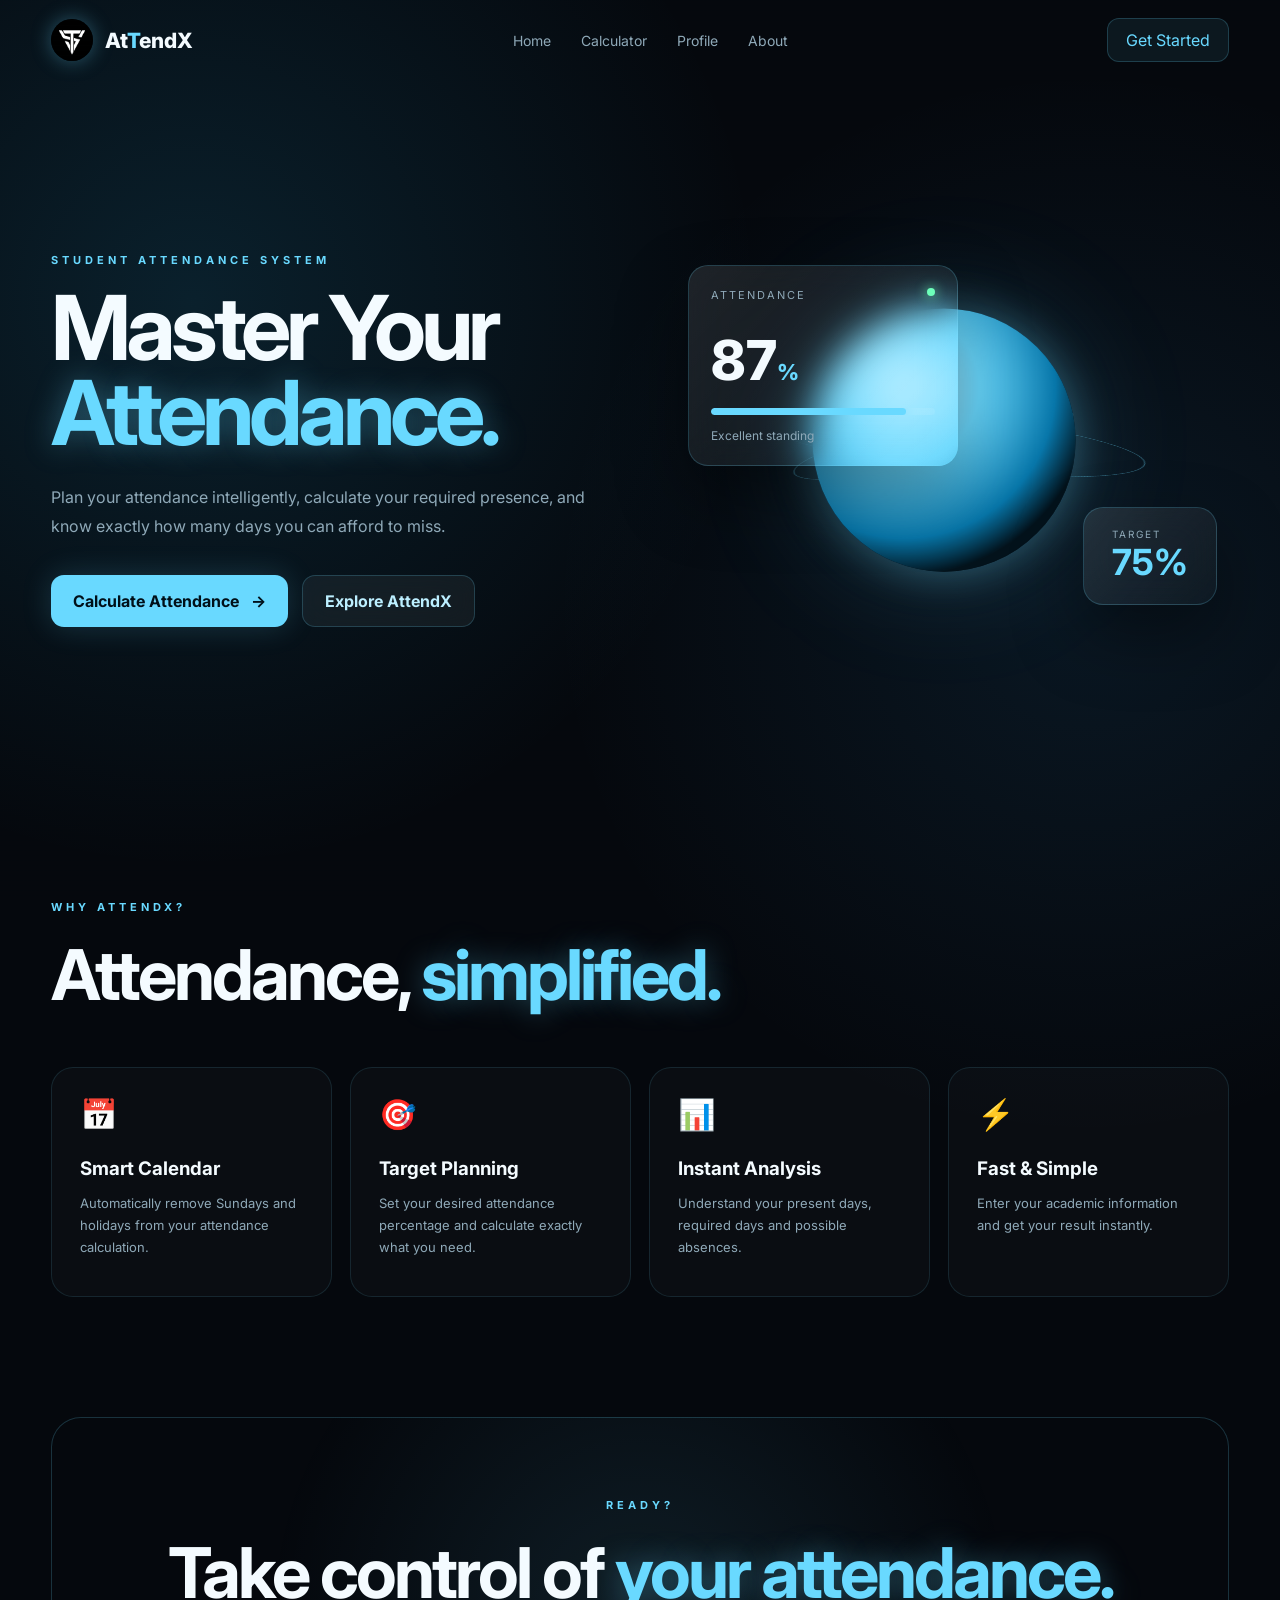
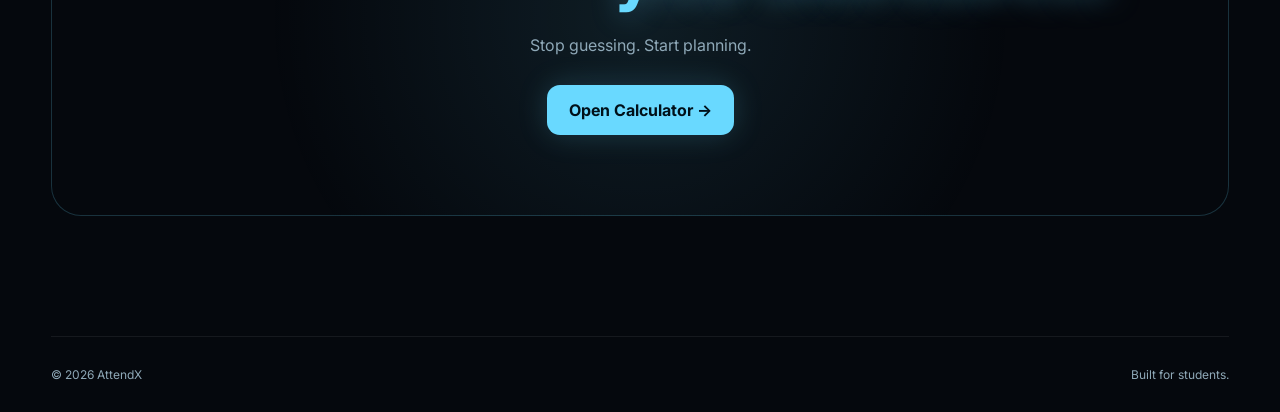
==== index.html @ 1e36bd7a "Update index.html" ====
<!DOCTYPE html>
<html lang="en">
<head>
    <meta charset="UTF-8">
    <meta name="viewport" content="width=device-width, initial-scale=1.0">

    <title>AttendX | Master Your Attendance</title>

    <link rel="icon" type="image/png" href="assets/logo.png">
    <link rel="stylesheet" href="css/style.css">

    <meta name="description"
          content="AttendX - Smart attendance planning for students.">
</head>

<body class="home-page">

    <div id="particles"></div>

    <header class="navbar">

        <a href="index.html" class="brand">

<img src="assets/logo.png">

<span>
At<span>T</span>endX
</span>

</a>



        <nav>
            <a href="index.html">Home</a>
            <a href="calculator.html">Calculator</a>
            <a href="profile.html">Profile</a>
            <a href="about.html">About</a>
        </nav>

        <a href="login.html" class="nav-button">
            Get Started
        </a>

    </header>


    <main>

        <section class="hero">

            <div class="hero-content">

                <p class="eyebrow">
                    STUDENT ATTENDANCE SYSTEM
                </p>

                <h1>
                    Master Your
                    <span>Attendance.</span>
                </h1>

                <p class="hero-text">
                    Plan your attendance intelligently, calculate
                    your required presence, and know exactly how
                    many days you can afford to miss.
                </p>

                <div class="hero-buttons">

                    <a href="calculator.html" class="primary-btn">
                        Calculate Attendance
                        <span>→</span>
                    </a>

                    <a href="about.html" class="secondary-btn">
                        Explore AttendX
                    </a>

                </div>

            </div>


            <div class="hero-visual">

                <div class="energy-ring ring-one"></div>
                <div class="energy-ring ring-two"></div>

                <div class="floating-card attendance-card">

                    <div class="card-top">
                        <span>ATTENDANCE</span>
                        <span class="status-dot"></span>
                    </div>

                    <div class="percentage">
                        87<span>%</span>
                    </div>

                    <div class="progress">
                        <div style="width:87%"></div>
                    </div>

                    <p>Excellent standing</p>

                </div>

                <div class="floating-card target-card">

                    <span>TARGET</span>
                    <strong>75%</strong>

                </div>

                <div class="orb"></div>

            </div>

        </section>


        <section class="features">

            <div class="section-heading">

                <p class="eyebrow">WHY ATTENDX?</p>

                <h2>
                    Attendance,
                    <span>simplified.</span>
                </h2>

            </div>


            <div class="feature-grid">

                <div class="feature-card">

                    <div class="feature-icon">📅</div>

                    <h3>Smart Calendar</h3>

                    <p>
                        Automatically remove Sundays and
                        holidays from your attendance calculation.
                    </p>

                </div>


                <div class="feature-card">

                    <div class="feature-icon">🎯</div>

                    <h3>Target Planning</h3>

                    <p>
                        Set your desired attendance percentage
                        and calculate exactly what you need.
                    </p>

                </div>


                <div class="feature-card">

                    <div class="feature-icon">📊</div>

                    <h3>Instant Analysis</h3>

                    <p>
                        Understand your present days,
                        required days and possible absences.
                    </p>

                </div>


                <div class="feature-card">

                    <div class="feature-icon">⚡</div>

                    <h3>Fast & Simple</h3>

                    <p>
                        Enter your academic information and
                        get your result instantly.
                    </p>

                </div>

            </div>

        </section>


        <section class="cta-section">

            <div>

                <p class="eyebrow">READY?</p>

                <h2>
                    Take control of
                    <span>your attendance.</span>
                </h2>

                <p>
                    Stop guessing. Start planning.
                </p>

                <a href="calculator.html" class="primary-btn">
                    Open Calculator →
                </a>

            </div>

        </section>

    </main>


    <footer>

        <div>
            © 2026 AttendX
        </div>

        <div>
            Built for students.
        </div>

    </footer>


    <script src="js/app.js"></script>

</body>
</html>
---- css/style.css ----
@import url('https://fonts.googleapis.com/css2?family=Inter:wght@400;500;600;700;800&display=swap');


:root {

    --black: #05080d;
    --black-2: #09121d;

    --sky: #69d9ff;
    --sky-light: #bcefff;
    --blue: #168dcc;

    --white: #f4fbff;
    --muted: #8fa9b8;

    --glass: rgba(255,255,255,0.055);
    --border: rgba(105,217,255,0.20);

}


* {
    margin: 0;
    padding: 0;
    box-sizing: border-box;
}


html {
    scroll-behavior: smooth;
}


body {

    font-family: 'Inter', sans-serif;

    background:
        radial-gradient(circle at 15% 15%, rgba(41,180,235,.14), transparent 28%),
        radial-gradient(circle at 85% 30%, rgba(55,160,230,.10), transparent 30%),
        var(--black);

    color: var(--white);

    min-height: 100vh;

    overflow-x: hidden;

}


body::before {

    content: "";

    position: fixed;

    inset: 0;

    pointer-events: none;

    background:
        linear-gradient(
            rgba(105,217,255,.02) 1px,
            transparent 1px
        );

    background-size: 100% 5px;

    z-index: 100;

    opacity: .25;

}


a {
    color: inherit;
    text-decoration: none;
}


/* PARTICLES */

#particles {

    position: fixed;

    inset: 0;

    pointer-events: none;

    overflow: hidden;

    z-index: 0;

}


.particle {

    position: absolute;

    width: 3px;
    height: 3px;

    background: var(--sky);

    border-radius: 50%;

    box-shadow: 0 0 12px var(--sky);

    animation: floatParticle linear infinite;

}


@keyframes floatParticle {

    from {
        transform: translateY(110vh);
        opacity: 0;
    }

    20% {
        opacity: .8;
    }

    80% {
        opacity: .7;
    }

    to {
        transform: translateY(-20vh);
        opacity: 0;
    }

}


/* NAVBAR */

.navbar {

    position: relative;

    z-index: 20;

    width: min(1200px, 92%);

    margin: auto;

    height: 80px;

    display: flex;

    align-items: center;

    justify-content: space-between;

}


.brand {

    display: flex;

    align-items: center;

    gap: 12px;

    font-weight: 800;

    font-size: 21px;

}


.brand img {

    width: 42px;
    height: 42px;

    border-radius: 50%;

    object-fit: cover;

    box-shadow:
        0 0 20px rgba(105,217,255,.35);

}


.brand span span {
    color: var(--sky);
}


.navbar nav {

    display: flex;

    gap: 30px;

}


.navbar nav a {

    color: var(--muted);

    font-size: 14px;

    transition: .3s;

}


.navbar nav a:hover {

    color: var(--sky);

    text-shadow:
        0 0 12px rgba(105,217,255,.5);

}


.nav-button {

    border: 1px solid var(--border);

    padding: 11px 18px;

    border-radius: 12px;

    background: rgba(105,217,255,.08);

    color: var(--sky);

    transition: .3s;

}


.nav-button:hover {

    background: var(--sky);

    color: var(--black);

    transform: translateY(-2px);

}


/* HERO */

.hero {

    position: relative;

    z-index: 2;

    width: min(1200px, 92%);

    min-height: 720px;

    margin: auto;

    display: grid;

    grid-template-columns: 1fr 1fr;

    align-items: center;

    gap: 40px;

}


.eyebrow {

    color: var(--sky);

    letter-spacing: 4px;

    font-size: 11px;

    font-weight: 700;

    margin-bottom: 18px;

}


.hero h1 {

    font-size: clamp(50px, 7vw, 92px);

    line-height: .95;

    letter-spacing: -5px;

    max-width: 720px;

}


.hero h1 span,
h2 span {

    color: var(--sky);

    text-shadow:
        0 0 30px rgba(105,217,255,.35);

}


.hero-text {

    margin-top: 28px;

    max-width: 580px;

    line-height: 1.8;

    color: var(--muted);

    font-size: 16px;

}


.hero-buttons {

    display: flex;

    gap: 14px;

    margin-top: 35px;

    flex-wrap: wrap;

}


.primary-btn,
.secondary-btn {

    display: inline-flex;

    align-items: center;

    gap: 12px;

    padding: 15px 22px;

    border-radius: 13px;

    font-weight: 700;

    transition: .3s;

}


.primary-btn {

    color: #001019;

    background: var(--sky);

    box-shadow:
        0 0 30px rgba(105,217,255,.18);

}


.primary-btn:hover {

    transform: translateY(-4px) scale(1.02);

    box-shadow:
        0 10px 35px rgba(105,217,255,.28);

}


.secondary-btn {

    border: 1px solid var(--border);

    color: var(--sky-light);

    background: var(--glass);

    backdrop-filter: blur(15px);

}


.secondary-btn:hover {

    transform: translateY(-4px);

    border-color: var(--sky);

}


/* HERO VISUAL */

.hero-visual {

    position: relative;

    height: 550px;

    perspective: 1000px;

}


.orb {

    position: absolute;

    width: 250px;
    height: 250px;

    border-radius: 50%;

    top: 50%;
    left: 50%;

    transform:
        translate(-50%, -50%)
        translateZ(50px);

    background:
        radial-gradient(
            circle at 35% 30%,
            var(--sky-light),
            var(--sky) 30%,
            #0877aa 60%,
            #03121b 75%
        );

    box-shadow:

        0 0 40px rgba(105,217,255,.35),
        0 0 120px rgba(105,217,255,.18);

    animation: orbFloat 5s ease-in-out infinite;

}


@keyframes orbFloat {

    0%,100% {
        transform:
            translate(-50%, -50%)
            rotateX(0deg)
            translateY(0);
    }

    50% {
        transform:
            translate(-50%, -50%)
            rotateX(15deg)
            translateY(-20px);
    }

}


.energy-ring {

    position: absolute;

    top: 50%;
    left: 50%;

    border: 1px solid rgba(105,217,255,.4);

    border-radius: 50%;

    transform-style: preserve-3d;

}


.ring-one {

    width: 400px;
    height: 150px;

    transform:
        translate(-50%, -50%)
        rotateX(70deg)
        rotateZ(20deg);

    animation: ringSpin 8s linear infinite;

}


.ring-two {

    width: 330px;
    height: 110px;

    transform:
        translate(-50%, -50%)
        rotateX(70deg)
        rotateZ(-35deg);

    animation: ringSpinReverse 6s linear infinite;

}


@keyframes ringSpin {

    to {
        transform:
            translate(-50%, -50%)
            rotateX(70deg)
            rotateZ(380deg);
    }

}


@keyframes ringSpinReverse {

    to {
        transform:
            translate(-50%, -50%)
            rotateX(70deg)
            rotateZ(-395deg);
    }

}


/* FLOATING CARDS */

.floating-card {

    position: absolute;

    z-index: 5;

    background:
        linear-gradient(
            135deg,
            rgba(255,255,255,.10),
            rgba(255,255,255,.025)
        );

    border: 1px solid var(--border);

    backdrop-filter: blur(18px);

    border-radius: 20px;

    box-shadow:
        0 30px 70px rgba(0,0,0,.4);

}


.attendance-card {

    width: 270px;

    padding: 22px;

    top: 100px;
    left: 5%;

    animation: cardFloat 5s ease-in-out infinite;

}


.target-card {

    right: 2%;
    bottom: 110px;

    padding: 20px 28px;

    animation: cardFloat 4s ease-in-out infinite reverse;

}


@keyframes cardFloat {

    0%,100% {
        transform: translateY(0) rotateY(-5deg);
    }

    50% {
        transform: translateY(-18px) rotateY(5deg);
    }

}


.card-top {

    display: flex;

    justify-content: space-between;

    color: var(--muted);

    font-size: 11px;

    letter-spacing: 2px;

}


.status-dot {

    width: 8px;
    height: 8px;

    background: #6dffba;

    border-radius: 50%;

    box-shadow:
        0 0 12px #6dffba;

}


.percentage {

    margin: 25px 0 15px;

    font-size: 55px;

    font-weight: 800;

}


.percentage span {

    font-size: 22px;

    color: var(--sky);

}


.progress {

    height: 7px;

    background: rgba(255,255,255,.08);

    border-radius: 20px;

    overflow: hidden;

}


.progress div {

    height: 100%;

    background: var(--sky);

    box-shadow:
        0 0 15px var(--sky);

    border-radius: inherit;

}


.attendance-card p {

    margin-top: 13px;

    color: var(--muted);

    font-size: 12px;

}


.target-card span {

    display: block;

    font-size: 10px;

    color: var(--muted);

    letter-spacing: 2px;

}


.target-card strong {

    font-size: 36px;

    color: var(--sky);

}


/* FEATURES */

.features {

    position: relative;

    z-index: 2;

    width: min(1200px, 92%);

    margin: 100px auto;

}


.section-heading h2 {

    font-size: clamp(40px, 6vw, 70px);

    letter-spacing: -3px;

}


.feature-grid {

    margin-top: 50px;

    display: grid;

    grid-template-columns: repeat(4,1fr);

    gap: 18px;

}


.feature-card {

    padding: 28px;

    min-height: 230px;

    border: 1px solid rgba(105,217,255,.12);

    background: rgba(255,255,255,.025);

    border-radius: 22px;

    transition: .4s;

    transform-style: preserve-3d;

}


.feature-card:hover {

    transform:
        translateY(-10px)
        rotateX(5deg)
        rotateY(-4deg);

    border-color: rgba(105,217,255,.45);

    box-shadow:
        0 20px 50px rgba(0,0,0,.35),
        0 0 30px rgba(105,217,255,.08);

}


.feature-icon {

    font-size: 30px;

    margin-bottom: 25px;

}


.feature-card h3 {

    margin-bottom: 12px;

}


.feature-card p {

    color: var(--muted);

    line-height: 1.7;

    font-size: 13px;

}


/* CTA */

.cta-section {

    position: relative;

    z-index: 2;

    width: min(1200px, 92%);

    margin: 120px auto;

    padding: 80px 50px;

    text-align: center;

    border: 1px solid var(--border);

    border-radius: 30px;

    background:
        radial-gradient(
            circle,
            rgba(105,217,255,.10),
            transparent 60%
        );

}


.cta-section h2 {

    font-size: clamp(40px, 6vw, 70px);

    letter-spacing: -3px;

}


.cta-section p:not(.eyebrow) {

    color: var(--muted);

    margin: 20px 0 30px;

}


/* FOOTER */

footer {

    position: relative;

    z-index: 5;

    width: min(1200px, 92%);

    margin: 0 auto;

    padding: 30px 0;

    display: flex;

    justify-content: space-between;

    border-top: 1px solid rgba(255,255,255,.07);

    color: var(--muted);

    font-size: 12px;

}


/* FORM */

.page {

    width: min(1000px,92%);

    margin: 80px auto;

    position: relative;

    z-index: 2;

}


.panel {

    padding: 35px;

    border-radius: 25px;

    border: 1px solid var(--border);

    background: rgba(255,255,255,.035);

    backdrop-filter: blur(18px);

    box-shadow:
        0 30px 80px rgba(0,0,0,.35);

}


.panel h1 {

    font-size: 48px;

    margin-bottom: 10px;

}


.panel > p {

    color: var(--muted);

    margin-bottom: 35px;

}


.form-grid {

    display: grid;

    grid-template-columns: repeat(2,1fr);

    gap: 18px;

}


.input-group {

    display: flex;

    flex-direction: column;

    gap: 8px;

}


.input-group label {

    font-size: 12px;

    color: var(--sky-light);

}


.input-group input,
.input-group select {

    width: 100%;

    padding: 14px;

    border-radius: 12px;

    border: 1px solid rgba(105,217,255,.15);

    background: rgba(0,0,0,.35);

    color: white;

    outline: none;

}


.input-group input:focus,
.input-group select:focus {

    border-color: var(--sky);

    box-shadow:
        0 0 15px rgba(105,217,255,.12);

}


.full {

    grid-column: 1 / -1;

}


.result-grid {

    margin-top: 30px;

    display: grid;

    grid-template-columns: repeat(4,1fr);

    gap: 15px;

}


.result {

    padding: 20px;

    border-radius: 16px;

    background: rgba(105,217,255,.05);

    border: 1px solid rgba(105,217,255,.12);

}


.result small {

    display: block;

    color: var(--muted);

    margin-bottom: 8px;

}


.result strong {

    font-size: 28px;

    color: var(--sky);

}


.message {

    margin-top: 20px;

    padding: 15px;

    border-radius: 12px;

    background: rgba(105,217,255,.06);

    color: var(--sky-light);

}


/* PROFILE */

.profile-header {

    display: flex;

    align-items: center;

    gap: 25px;

    margin-bottom: 30px;

}


.profile-photo {

    width: 110px;
    height: 110px;

    border-radius: 50%;

    object-fit: cover;

    border: 2px solid var(--sky);

    box-shadow:
        0 0 30px rgba(105,217,255,.25);

}


.avatar-grid {

    display: flex;

    gap: 15px;

    flex-wrap: wrap;

    margin-top: 20px;

}


.avatar-choice {

    width: 65px;
    height: 65px;

    border-radius: 50%;

    object-fit: cover;

    border: 2px solid transparent;

    cursor: pointer;

    transition: .3s;

}


.avatar-choice:hover {

    border-color: var(--sky);

    transform: scale(1.08);

}


/* ABOUT */

.about-photo {

    display: block;

    width: 180px;
    height: 180px;

    object-fit: cover;

    border-radius: 50%;

    margin: 0 auto 30px;

    border: 3px solid var(--sky);

    box-shadow:
        0 0 40px rgba(105,217,255,.25);

}


.about-content {

    text-align: center;

    max-width: 750px;

    margin: auto;

}


.about-content p {

    color: var(--muted);

    line-height: 1.9;

    margin: 15px 0;

}


/* MOBILE */

@media(max-width:900px) {

    .hero {

        grid-template-columns: 1fr;

        padding-top: 50px;

    }

    .hero-visual {
        height: 450px;
    }

    .feature-grid {
        grid-template-columns: repeat(2,1fr);
    }

    .result-grid {
        grid-template-columns: repeat(2,1fr);
    }

}


@media(max-width:600px) {

    .navbar nav {
        display: none;
    }

    .navbar {
        height: 70px;
    }

    .hero h1 {
        letter-spacing: -3px;
    }

    .hero-visual {
        transform: scale(.8);
        margin-top: -50px;
    }

    .feature-grid {
        grid-template-columns: 1fr;
    }

    .form-grid {
        grid-template-columns: 1fr;
    }

    .result-grid {
        grid-template-columns: 1fr;
    }

    .full {
        grid-column: auto;
    }

    footer {
        flex-direction: column;
        gap: 10px;
    }

}
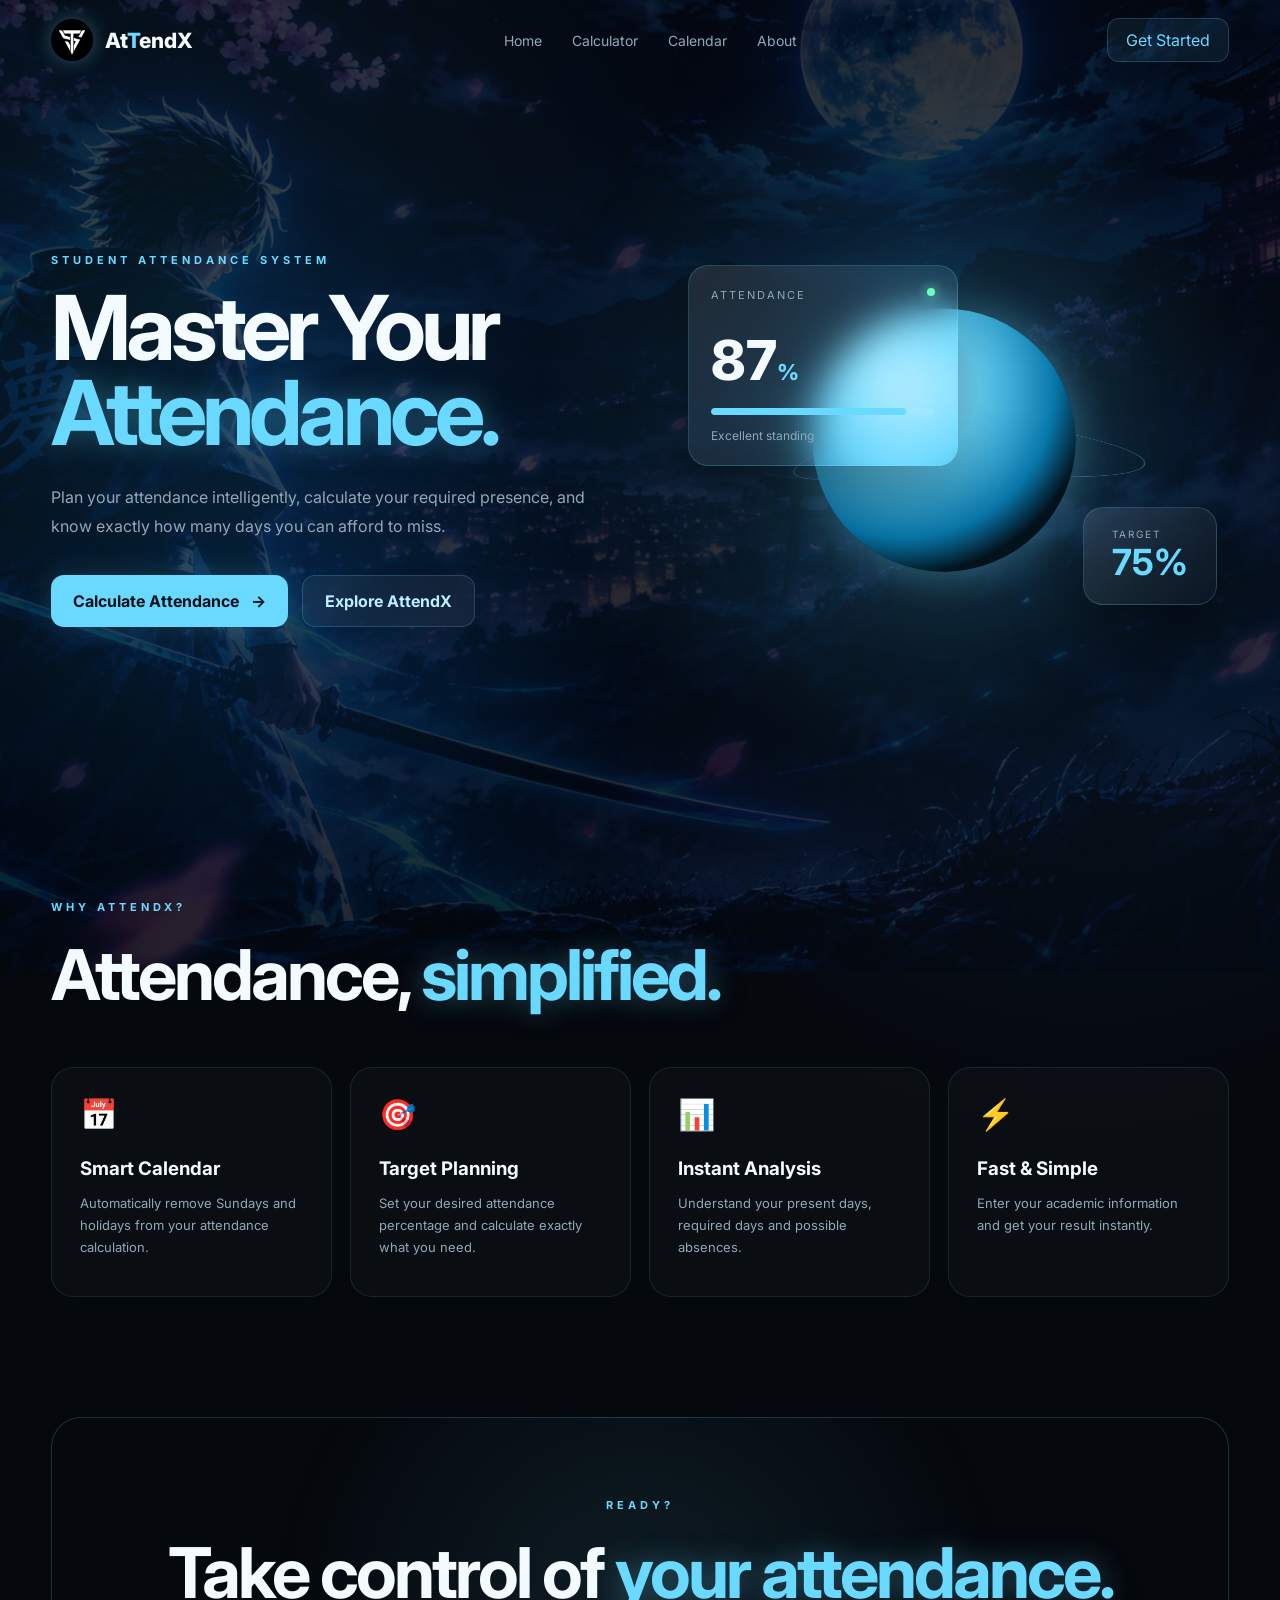
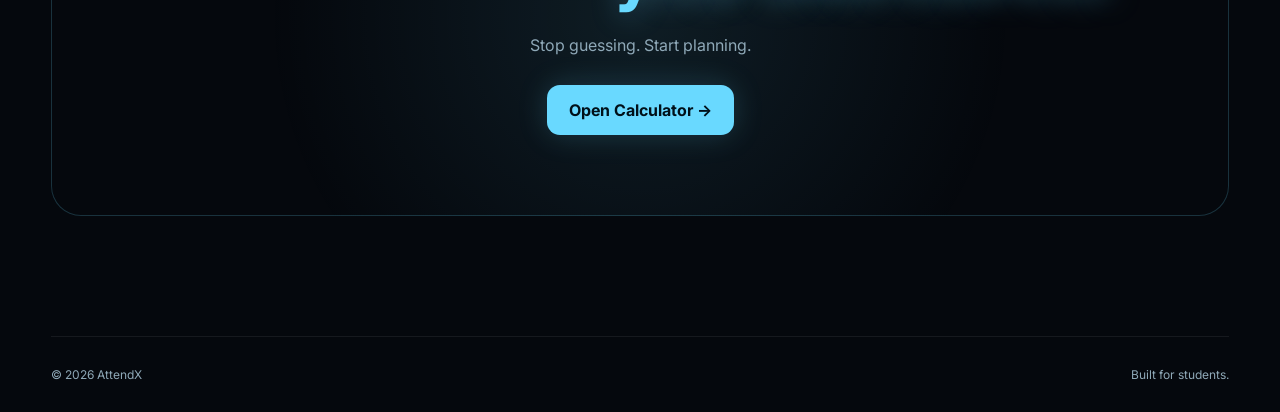
==== commit 1a41f26c: "Update index.html" ====
--- a/index.html
+++ b/index.html
@@ -34,7 +34,7 @@
         <nav>
             <a href="index.html">Home</a>
             <a href="calculator.html">Calculator</a>
-            <a href="profile.html">Profile</a>
+            <a href="calendar.html">Calendar</a>
             <a href="about.html">About</a>
         </nav>
 
--- a/css/style.css
+++ b/css/style.css
@@ -1263,3 +1263,656 @@
     }
 
 }
+
+
+/* =========================================================
+   ATTENDX HOME PAGE — BRIGHT ANIME BACKGROUND
+   ========================================================= */
+
+body.home-page {
+    position: relative;
+    overflow-x: hidden;
+}
+
+
+/* ---------------------------------------------------------
+   ANIME BACKGROUND
+   --------------------------------------------------------- */
+
+body.home-page::before {
+
+    content: "";
+
+    position: fixed;
+
+    top: -8%;
+    left: -8%;
+
+    width: 116%;
+    height: 116%;
+
+    background-image:
+        linear-gradient(
+            rgba(3, 10, 18, 0.28),
+            rgba(3, 10, 18, 0.38)
+        ),
+        url("../assets/home-anime-bg.png");
+
+    background-size: cover;
+
+    background-position: center;
+
+    background-repeat: no-repeat;
+
+    pointer-events: none;
+
+    z-index: 0;
+
+    animation:
+        attendxAnimeBackground
+        18s
+        ease-in-out
+        infinite
+        alternate;
+
+}
+
+
+/* ---------------------------------------------------------
+   BLUE ATMOSPHERE
+   --------------------------------------------------------- */
+
+body.home-page::after {
+
+    content: "";
+
+    position: fixed;
+
+    inset: 0;
+
+    pointer-events: none;
+
+    z-index: 1;
+
+    background:
+        radial-gradient(
+            circle at 70% 45%,
+            rgba(80, 210, 255, 0.18),
+            transparent 35%
+        ),
+
+        radial-gradient(
+            circle at 20% 65%,
+            rgba(0, 130, 255, 0.12),
+            transparent 35%
+        );
+
+    animation:
+        attendxAtmosphere
+        10s
+        ease-in-out
+        infinite
+        alternate;
+
+}
+
+
+/* ---------------------------------------------------------
+   KEEP WEBSITE ABOVE BACKGROUND
+   --------------------------------------------------------- */
+
+body.home-page .navbar,
+body.home-page main,
+body.home-page footer {
+
+    position: relative;
+
+    z-index: 2;
+
+}
+
+
+/* ---------------------------------------------------------
+   CINEMATIC MOVEMENT
+   --------------------------------------------------------- */
+
+@keyframes attendxAnimeBackground {
+
+    0% {
+
+        transform:
+            scale(1.03)
+            translate3d(0, 0, 0);
+
+    }
+
+    50% {
+
+        transform:
+            scale(1.07)
+            translate3d(-1%, -0.5%, 0);
+
+    }
+
+    100% {
+
+        transform:
+            scale(1.10)
+            translate3d(1%, 0.8%, 0);
+
+    }
+
+}
+
+
+/* ---------------------------------------------------------
+   BLUE LIGHT MOVEMENT
+   --------------------------------------------------------- */
+
+@keyframes attendxAtmosphere {
+
+    0% {
+
+        opacity: 0.65;
+
+        transform: scale(1);
+
+    }
+
+    50% {
+
+        opacity: 0.95;
+
+        transform: scale(1.06);
+
+    }
+
+    100% {
+
+        opacity: 0.75;
+
+        transform: scale(1.02);
+
+    }
+
+}
+
+
+/* ---------------------------------------------------------
+   MOBILE
+   --------------------------------------------------------- */
+
+@media (max-width: 768px) {
+
+    body.home-page::before {
+
+        background-position: 58% center;
+
+        background-image:
+            linear-gradient(
+                rgba(3, 10, 18, 0.35),
+                rgba(3, 10, 18, 0.45)
+            ),
+            url("../assets/home-anime-bg.png");
+
+        animation-duration: 22s;
+
+    }
+
+
+    body.home-page::after {
+
+        background:
+            radial-gradient(
+                circle at 60% 40%,
+                rgba(73, 205, 255, 0.14),
+                transparent 40%
+            );
+
+    }
+
+}
+
+
+/* =========================================================
+   ATTENDX — CALCULATOR / PROFILE / ABOUT ANIMATED BACKGROUNDS
+   ========================================================= */
+
+
+/* =========================================================
+   CALCULATOR
+   ========================================================= */
+
+body.calculator-page {
+    position: relative;
+    overflow-x: hidden;
+}
+
+
+/* Calculator background */
+
+body.calculator-page::before {
+
+    content: "";
+
+    position: fixed;
+
+    top: -8%;
+    left: -8%;
+
+    width: 116%;
+    height: 116%;
+
+    background-image:
+        linear-gradient(
+            rgba(3, 10, 18, 0.30),
+            rgba(3, 10, 18, 0.40)
+        ),
+        url("../assets/calculator-bg.png");
+
+    background-size: cover;
+    background-position: center;
+    background-repeat: no-repeat;
+
+    pointer-events: none;
+
+    z-index: 0;
+
+    animation:
+        calculatorBackgroundMove
+        20s
+        ease-in-out
+        infinite
+        alternate;
+}
+
+
+/* Calculator blue atmosphere */
+
+body.calculator-page::after {
+
+    content: "";
+
+    position: fixed;
+
+    inset: 0;
+
+    pointer-events: none;
+
+    z-index: 1;
+
+    background:
+        radial-gradient(
+            circle at 70% 40%,
+            rgba(60, 205, 255, 0.13),
+            transparent 38%
+        );
+
+    animation:
+        calculatorGlow
+        9s
+        ease-in-out
+        infinite
+        alternate;
+}
+
+
+/* Keep calculator content above background */
+
+body.calculator-page .navbar,
+body.calculator-page main,
+body.calculator-page footer {
+
+    position: relative;
+
+    z-index: 2;
+}
+
+
+@keyframes calculatorBackgroundMove {
+
+    0% {
+        transform:
+            scale(1.03)
+            translate3d(0, 0, 0);
+    }
+
+    50% {
+        transform:
+            scale(1.07)
+            translate3d(-0.8%, -0.5%, 0);
+    }
+
+    100% {
+        transform:
+            scale(1.10)
+            translate3d(0.8%, 0.6%, 0);
+    }
+}
+
+
+@keyframes calculatorGlow {
+
+    0% {
+        opacity: 0.55;
+        transform: scale(1);
+    }
+
+    100% {
+        opacity: 0.90;
+        transform: scale(1.06);
+    }
+}
+
+
+/* =========================================================
+   PROFILE
+   ========================================================= */
+
+body.profile-page {
+
+    position: relative;
+    overflow-x: hidden;
+}
+
+
+/* Profile background */
+
+body.profile-page::before {
+
+    content: "";
+
+    position: fixed;
+
+    top: -8%;
+    left: -8%;
+
+    width: 116%;
+    height: 116%;
+
+    background-image:
+        linear-gradient(
+            rgba(3, 10, 18, 0.30),
+            rgba(3, 10, 18, 0.40)
+        ),
+        url("../assets/profile-bg.png");
+
+    background-size: cover;
+    background-position: center;
+    background-repeat: no-repeat;
+
+    pointer-events: none;
+
+    z-index: 0;
+
+    animation:
+        profileBackgroundMove
+        22s
+        ease-in-out
+        infinite
+        alternate;
+}
+
+
+/* Profile blue glow */
+
+body.profile-page::after {
+
+    content: "";
+
+    position: fixed;
+
+    inset: 0;
+
+    pointer-events: none;
+
+    z-index: 1;
+
+    background:
+        radial-gradient(
+            circle at 50% 35%,
+            rgba(75, 205, 255, 0.14),
+            transparent 40%
+        );
+
+    animation:
+        profileGlow
+        11s
+        ease-in-out
+        infinite
+        alternate;
+}
+
+
+/* Keep profile content above background */
+
+body.profile-page .navbar,
+body.profile-page main,
+body.profile-page footer {
+
+    position: relative;
+
+    z-index: 2;
+}
+
+
+@keyframes profileBackgroundMove {
+
+    0% {
+        transform:
+            scale(1.03)
+            translate3d(0, 0, 0);
+    }
+
+    50% {
+        transform:
+            scale(1.06)
+            translate3d(0.7%, -0.4%, 0);
+    }
+
+    100% {
+        transform:
+            scale(1.09)
+            translate3d(-0.7%, 0.6%, 0);
+    }
+}
+
+
+@keyframes profileGlow {
+
+    0% {
+        opacity: 0.50;
+        transform: scale(1);
+    }
+
+    100% {
+        opacity: 0.90;
+        transform: scale(1.07);
+    }
+}
+
+
+/* =========================================================
+   ABOUT
+   ========================================================= */
+
+body.about-page {
+
+    position: relative;
+    overflow-x: hidden;
+}
+
+
+/* About background */
+
+body.about-page::before {
+
+    content: "";
+
+    position: fixed;
+
+    top: -8%;
+    left: -8%;
+
+    width: 116%;
+    height: 116%;
+
+    background-image:
+        linear-gradient(
+            rgba(3, 10, 18, 0.30),
+            rgba(3, 10, 18, 0.40)
+        ),
+        url("../assets/about-bg.png");
+
+    background-size: cover;
+    background-position: center;
+    background-repeat: no-repeat;
+
+    pointer-events: none;
+
+    z-index: 0;
+
+    animation:
+        aboutBackgroundMove
+        24s
+        ease-in-out
+        infinite
+        alternate;
+}
+
+
+/* About atmosphere */
+
+body.about-page::after {
+
+    content: "";
+
+    position: fixed;
+
+    inset: 0;
+
+    pointer-events: none;
+
+    z-index: 1;
+
+    background:
+        radial-gradient(
+            circle at 65% 40%,
+            rgba(100, 215, 255, 0.13),
+            transparent 40%
+        ),
+
+        radial-gradient(
+            circle at 25% 65%,
+            rgba(80, 100, 255, 0.08),
+            transparent 38%
+        );
+
+    animation:
+        aboutGlow
+        12s
+        ease-in-out
+        infinite
+        alternate;
+}
+
+
+/* Keep About content above background */
+
+body.about-page .navbar,
+body.about-page main,
+body.about-page footer {
+
+    position: relative;
+
+    z-index: 2;
+}
+
+
+@keyframes aboutBackgroundMove {
+
+    0% {
+        transform:
+            scale(1.03)
+            translate3d(0, 0, 0);
+    }
+
+    50% {
+        transform:
+            scale(1.06)
+            translate3d(-0.6%, -0.4%, 0);
+    }
+
+    100% {
+        transform:
+            scale(1.09)
+            translate3d(0.7%, 0.5%, 0);
+    }
+}
+
+
+@keyframes aboutGlow {
+
+    0% {
+        opacity: 0.50;
+        transform: scale(1);
+    }
+
+    100% {
+        opacity: 0.90;
+        transform: scale(1.06);
+    }
+}
+
+
+/* =========================================================
+   MOBILE
+   ========================================================= */
+
+@media (max-width: 768px) {
+
+    body.calculator-page::before {
+
+        background-position: 60% center;
+
+        background-image:
+            linear-gradient(
+                rgba(3, 10, 18, 0.38),
+                rgba(3, 10, 18, 0.48)
+            ),
+            url("../assets/calculator-bg.png");
+
+        animation-duration: 24s;
+    }
+
+
+    body.profile-page::before {
+
+        background-position: 58% center;
+
+        background-image:
+            linear-gradient(
+                rgba(3, 10, 18, 0.38),
+                rgba(3, 10, 18, 0.48)
+            ),
+            url("../assets/profile-bg.png");
+
+        animation-duration: 26s;
+    }
+
+
+    body.about-page::before {
+
+        background-position: 58% center;
+
+        background-image:
+            linear-gradient(
+                rgba(3, 10, 18, 0.38),
+                rgba(3, 10, 18, 0.48)
+            ),
+            url("../assets/about-bg.png");
+
+        animation-duration: 28s;
+    }
+
+}
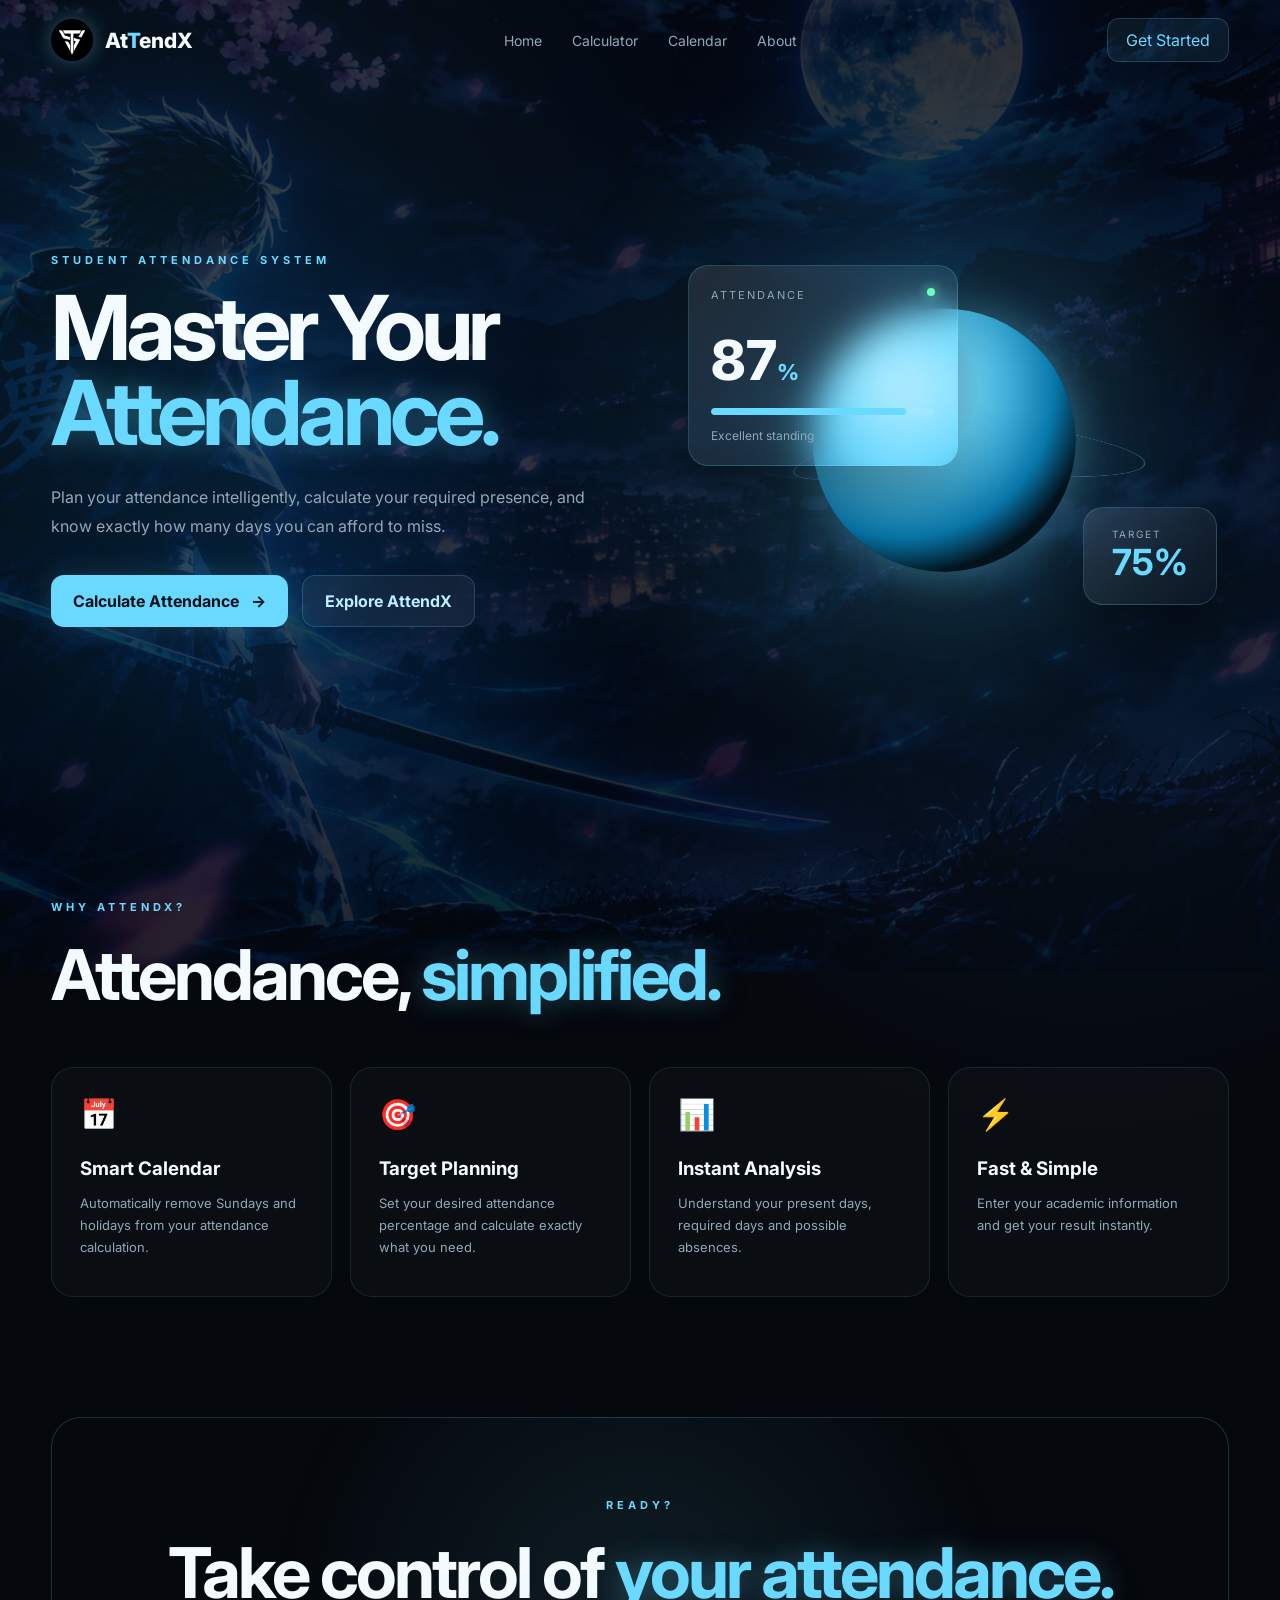
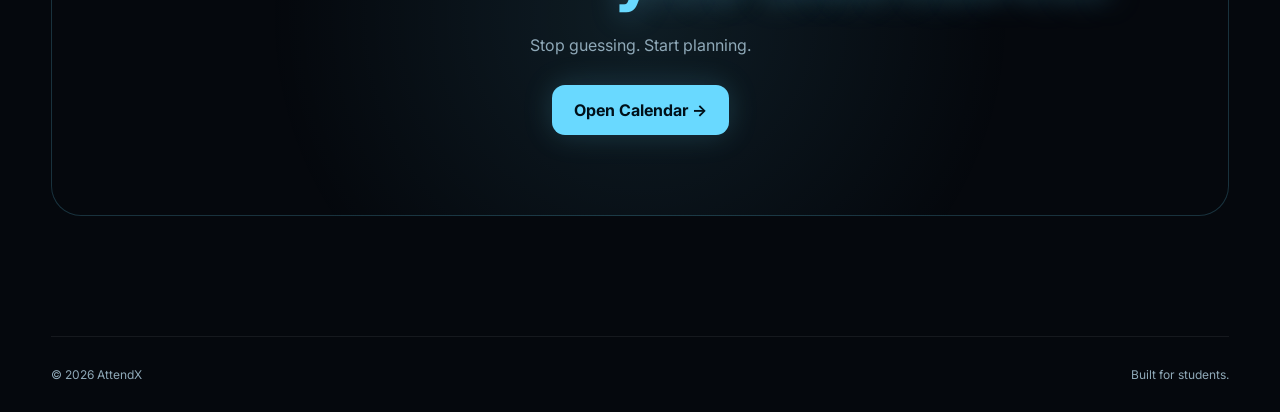
==== commit 21204823: "Update index.html" ====
--- a/index.html
+++ b/index.html
@@ -211,8 +211,8 @@
                     Stop guessing. Start planning.
                 </p>
 
-                <a href="calculator.html" class="primary-btn">
-                    Open Calculator →
+                <a href="calendar.html" class="primary-btn">
+                    Open Calendar →
                 </a>
 
             </div>
--- a/css/style.css
+++ b/css/style.css
@@ -1916,3 +1916,1059 @@
     }
 
 }
+
+
+/* =========================================================
+   ATTENDX CALENDAR
+   ========================================================= */
+
+.calendar-page {
+    min-height: 100vh;
+    background:
+        radial-gradient(
+            circle at 50% 20%,
+            rgba(105,217,255,0.10),
+            transparent 45%
+        ),
+        var(--black);
+}
+
+
+/* MAIN CONTAINER */
+
+.calendar-container {
+    width: min(1250px, 94%);
+    margin: 0 auto;
+    padding: 80px 0 80px;
+}
+
+
+/* =========================================================
+   PROFILE HEADER
+   ========================================================= */
+
+.calendar-profile {
+    display: flex;
+    align-items: center;
+    gap: 22px;
+
+    padding: 28px;
+
+    margin-bottom: 20px;
+
+    border: 1px solid var(--border);
+
+    border-radius: 24px;
+
+    background: rgba(255,255,255,0.045);
+
+    backdrop-filter: blur(18px);
+
+    box-shadow:
+        0 20px 70px rgba(0,0,0,0.30);
+}
+
+
+.profile-avatar-button {
+    width: 82px;
+    height: 82px;
+
+    padding: 0;
+
+    border-radius: 50%;
+
+    border: 2px solid var(--sky);
+
+    background: transparent;
+
+    cursor: pointer;
+
+    overflow: hidden;
+
+    box-shadow:
+        0 0 25px rgba(105,217,255,0.25);
+
+    transition: 0.3s;
+}
+
+
+.profile-avatar-button:hover {
+    transform: scale(1.06);
+
+    box-shadow:
+        0 0 40px rgba(105,217,255,0.45);
+}
+
+
+.profile-avatar-button img {
+    width: 100%;
+    height: 100%;
+
+    object-fit: cover;
+}
+
+
+.calendar-profile-info {
+    flex: 1;
+}
+
+
+.calendar-profile-info h1 {
+    margin: 4px 0;
+
+    font-size: clamp(30px, 4vw, 48px);
+}
+
+
+.calendar-profile-info p:last-child {
+    color: var(--muted);
+
+    margin: 0;
+}
+
+
+.calendar-target {
+    text-align: right;
+}
+
+
+.calendar-target span {
+    display: block;
+
+    color: var(--muted);
+
+    font-size: 12px;
+
+    letter-spacing: 2px;
+}
+
+
+.calendar-target strong {
+    display: block;
+
+    margin-top: 4px;
+
+    color: var(--sky);
+
+    font-size: 32px;
+}
+
+
+/* =========================================================
+   PERIOD
+   ========================================================= */
+
+.calendar-period {
+    display: flex;
+
+    align-items: center;
+    justify-content: space-between;
+
+    gap: 20px;
+
+    margin-bottom: 35px;
+
+    padding: 18px 22px;
+
+    border-radius: 18px;
+
+    border: 1px solid var(--border);
+
+    background: rgba(255,255,255,0.035);
+}
+
+
+.calendar-period span {
+    display: block;
+
+    color: var(--muted);
+
+    font-size: 11px;
+
+    letter-spacing: 2px;
+}
+
+
+.calendar-period strong {
+    display: block;
+
+    margin-top: 5px;
+
+    color: var(--white);
+}
+
+
+.calendar-edit-btn {
+    border: 1px solid var(--border);
+
+    background: rgba(105,217,255,0.08);
+
+    color: var(--sky);
+
+    padding: 10px 16px;
+
+    border-radius: 10px;
+
+    cursor: pointer;
+}
+
+
+/* =========================================================
+   MONTH
+   ========================================================= */
+
+.calendar-month {
+    margin-bottom: 45px;
+
+    padding: 25px;
+
+    border: 1px solid var(--border);
+
+    border-radius: 24px;
+
+    background:
+        linear-gradient(
+            145deg,
+            rgba(255,255,255,0.055),
+            rgba(255,255,255,0.018)
+        );
+
+    backdrop-filter: blur(14px);
+
+    box-shadow:
+        0 20px 70px rgba(0,0,0,0.22);
+}
+
+
+.month-header {
+    display: flex;
+
+    justify-content: space-between;
+
+    align-items: center;
+
+    margin-bottom: 20px;
+}
+
+
+.month-header h2 {
+    margin: 0;
+
+    font-size: 30px;
+}
+
+
+.weekday-row,
+.calendar-grid {
+    display: grid;
+
+    grid-template-columns:
+        repeat(7, minmax(0, 1fr));
+
+    gap: 8px;
+}
+
+
+.weekday-row {
+    margin-bottom: 8px;
+}
+
+
+.weekday-row div {
+    text-align: center;
+
+    color: var(--muted);
+
+    font-size: 12px;
+
+    text-transform: uppercase;
+
+    letter-spacing: 1px;
+
+    padding: 8px 0;
+}
+
+
+/* =========================================================
+   CALENDAR DAY
+   ========================================================= */
+
+.calendar-day {
+    position: relative;
+
+    min-height: 90px;
+
+    border: 1px solid rgba(105,217,255,0.10);
+
+    border-radius: 14px;
+
+    background: rgba(255,255,255,0.025);
+
+    color: var(--white);
+
+    cursor: pointer;
+
+    overflow: hidden;
+
+    transition:
+        transform 0.2s ease,
+        border-color 0.2s ease,
+        background 0.2s ease;
+}
+
+
+.calendar-day:hover {
+    transform: translateY(-3px);
+
+    border-color:
+        rgba(105,217,255,0.45);
+
+    background:
+        rgba(105,217,255,0.07);
+}
+
+
+.calendar-day.empty {
+    visibility: hidden;
+
+    pointer-events: none;
+}
+
+
+.day-number {
+    position: absolute;
+
+    top: 10px;
+    left: 12px;
+
+    z-index: 3;
+
+    font-size: 15px;
+
+    font-weight: 600;
+}
+
+
+/* =========================================================
+   THE ONLY STATUS SYMBOL:
+   COLORED CROSS
+   ========================================================= */
+
+.day-cross {
+    position: absolute;
+
+    top: 50%;
+    left: 50%;
+
+    width: 30px;
+    height: 30px;
+
+    transform:
+        translate(-50%, -50%)
+        rotate(45deg);
+
+    opacity: 0;
+
+    transition:
+        opacity 0.25s ease,
+        filter 0.25s ease;
+}
+
+
+.day-cross::before,
+.day-cross::after {
+    content: "";
+
+    position: absolute;
+
+    top: 50%;
+    left: 50%;
+
+    width: 4px;
+    height: 32px;
+
+    border-radius: 4px;
+
+    background: currentColor;
+
+    transform:
+        translate(-50%, -50%);
+}
+
+
+.day-cross::after {
+    transform:
+        translate(-50%, -50%)
+        rotate(90deg);
+}
+
+
+/* =========================================================
+   PRESENT = BLUE CROSS
+   ========================================================= */
+
+.calendar-day.status-present
+.day-cross {
+
+    opacity: 1;
+
+    color: var(--sky);
+
+    filter:
+        drop-shadow(
+            0 0 7px
+            rgba(105,217,255,0.75)
+        );
+}
+
+
+/* =========================================================
+   ABSENT = RED CROSS
+   ========================================================= */
+
+.calendar-day.status-absent
+.day-cross {
+
+    opacity: 1;
+
+    color: #ff405c;
+
+    filter:
+        drop-shadow(
+            0 0 7px
+            rgba(255,64,92,0.75)
+        );
+}
+
+
+/* =========================================================
+   HOLIDAY = BLACK CROSS
+   ========================================================= */
+
+.calendar-day.status-holiday
+.day-cross {
+
+    opacity: 1;
+
+    color: #000000;
+
+    filter:
+        drop-shadow(
+            0 0 2px rgba(255,255,255,0.25)
+        );
+}
+
+
+/* =========================================================
+   DATE MENU
+   ========================================================= */
+
+.date-menu {
+    position: fixed;
+
+    inset: 0;
+
+    display: flex;
+
+    align-items: center;
+    justify-content: center;
+
+    padding: 20px;
+
+    background:
+        rgba(0,0,0,0.65);
+
+    backdrop-filter: blur(10px);
+
+    opacity: 0;
+
+    visibility: hidden;
+
+    transition: 0.25s;
+
+    z-index: 9999;
+}
+
+
+.date-menu.show {
+    opacity: 1;
+
+    visibility: visible;
+}
+
+
+.date-menu-box {
+    position: relative;
+
+    width: min(420px, 100%);
+
+    padding: 30px;
+
+    border-radius: 24px;
+
+    border: 1px solid var(--border);
+
+    background:
+        linear-gradient(
+            145deg,
+            #091721,
+            #050b12
+        );
+
+    box-shadow:
+        0 30px 100px rgba(0,0,0,0.55);
+}
+
+
+.date-menu-box h3 {
+    margin: 8px 0 25px;
+
+    font-size: 25px;
+}
+
+
+.close-date-menu {
+    position: absolute;
+
+    top: 14px;
+    right: 16px;
+
+    border: 0;
+
+    background: transparent;
+
+    color: var(--muted);
+
+    font-size: 28px;
+
+    cursor: pointer;
+}
+
+
+.attendance-options {
+    display: grid;
+
+    gap: 10px;
+}
+
+
+.attendance-option {
+    display: flex;
+
+    align-items: center;
+
+    gap: 14px;
+
+    width: 100%;
+
+    padding: 15px;
+
+    border-radius: 13px;
+
+    background: rgba(255,255,255,0.04);
+
+    border: 1px solid rgba(255,255,255,0.08);
+
+    color: var(--white);
+
+    cursor: pointer;
+
+    font-size: 15px;
+
+    transition: 0.2s;
+}
+
+
+.attendance-option span {
+    font-size: 22px;
+}
+
+
+.present-option:hover {
+    border-color: var(--sky);
+
+    color: var(--sky);
+}
+
+
+.absent-option:hover {
+    border-color: #ff405c;
+
+    color: #ff405c;
+}
+
+
+.holiday-option:hover {
+    border-color: #888;
+
+    color: #aaa;
+}
+
+
+/* =========================================================
+   SUMMARY
+   ========================================================= */
+
+.attendance-summary {
+    margin-top: 60px;
+}
+
+
+.summary-title {
+    margin-bottom: 25px;
+}
+
+
+.summary-title h2 {
+    margin: 8px 0 0;
+
+    font-size: 35px;
+}
+
+
+.summary-title h2 span {
+    color: var(--sky);
+}
+
+
+.summary-grid {
+    display: grid;
+
+    grid-template-columns:
+        repeat(4, 1fr);
+
+    gap: 15px;
+}
+
+
+.summary-card {
+    padding: 25px;
+
+    border-radius: 20px;
+
+    border: 1px solid var(--border);
+
+    background:
+        rgba(255,255,255,0.04);
+
+    text-align: center;
+}
+
+
+.summary-card span {
+    display: block;
+
+    color: var(--muted);
+
+    font-size: 11px;
+
+    letter-spacing: 2px;
+}
+
+
+.summary-card strong {
+    display: block;
+
+    margin-top: 8px;
+
+    font-size: 35px;
+
+    color: var(--white);
+}
+
+
+.percentage-card strong {
+    color: var(--sky);
+
+    text-shadow:
+        0 0 20px
+        rgba(105,217,255,0.35);
+}
+
+
+/* =========================================================
+   MOBILE
+   ========================================================= */
+
+@media (max-width: 768px) {
+
+    .calendar-container {
+        padding-top: 45px;
+    }
+
+
+    .calendar-profile {
+        flex-wrap: wrap;
+
+        padding: 20px;
+    }
+
+
+    .calendar-target {
+        width: 100%;
+
+        text-align: left;
+
+        padding-top: 10px;
+
+        border-top:
+            1px solid var(--border);
+    }
+
+
+    .calendar-period {
+        align-items: flex-start;
+
+        flex-direction: column;
+    }
+
+
+    .calendar-month {
+        padding: 15px;
+
+        border-radius: 18px;
+    }
+
+
+    .weekday-row,
+    .calendar-grid {
+        gap: 4px;
+    }
+
+
+    .calendar-day {
+        min-height: 58px;
+
+        border-radius: 9px;
+    }
+
+
+    .day-number {
+        top: 6px;
+
+        left: 7px;
+
+        font-size: 12px;
+    }
+
+
+    .day-cross {
+        width: 24px;
+
+        height: 24px;
+    }
+
+
+    .day-cross::before,
+    .day-cross::after {
+        width: 3px;
+
+        height: 25px;
+    }
+
+
+    .summary-grid {
+        grid-template-columns:
+            repeat(2, 1fr);
+    }
+
+}
+
+
+@media (max-width: 450px) {
+
+    .summary-card {
+        padding: 18px 10px;
+    }
+
+
+    .summary-card strong {
+        font-size: 27px;
+    }
+
+
+    .weekday-row div {
+        font-size: 9px;
+    }
+
+}
+
+
+/* =========================================
+   ATTENDX CALENDAR FIX
+   ========================================= */
+
+.calendar-weekdays {
+    display: grid;
+    grid-template-columns: repeat(7, minmax(0, 1fr));
+    gap: 8px;
+    width: 100%;
+    margin-bottom: 8px;
+}
+
+.weekday {
+    display: flex;
+    align-items: center;
+    justify-content: center;
+    min-height: 28px;
+    font-size: 11px;
+    font-weight: 700;
+    letter-spacing: 0.08em;
+    text-align: center;
+}
+
+.calendar-grid {
+    display: grid;
+    grid-template-columns: repeat(7, minmax(0, 1fr));
+    gap: 8px;
+    width: 100%;
+}
+
+.calendar-day {
+    position: relative;
+    min-height: 58px;
+    display: flex;
+    align-items: flex-start;
+    justify-content: flex-start;
+    cursor: pointer;
+}
+
+.day-number {
+    position: relative;
+    z-index: 2;
+}
+
+.day-cross {
+    position: absolute;
+    left: 50%;
+    top: 50%;
+    transform: translate(-50%, -50%) scale(0.5);
+    opacity: 0;
+    pointer-events: none;
+    transition:
+        opacity 0.18s ease,
+        transform 0.18s ease;
+}
+
+.calendar-day.present .day-cross,
+.calendar-day.absent .day-cross,
+.calendar-day.holiday .day-cross {
+    opacity: 1;
+    transform: translate(-50%, -50%) scale(1);
+}
+
+.calendar-day.present .day-cross {
+    color: var(--sky);
+}
+
+.calendar-day.absent .day-cross {
+    color: #ff4f67;
+}
+
+.calendar-day.holiday .day-cross {
+    color: #555d66;
+}
+
+.calendar-day {
+    transition:
+        transform 0.18s ease,
+        border-color 0.18s ease,
+        background 0.18s ease;
+}
+
+.calendar-day:not(.empty-day):hover {
+    transform: translateY(-2px);
+}
+
+.empty-day {
+    pointer-events: none;
+}
+
+/* =========================================
+   ATTENDX - CROSS FIX
+   ========================================= */
+
+.day-cross {
+    position: absolute !important;
+    left: 50% !important;
+    top: 50% !important;
+
+    transform: translate(-50%, -50%) scale(0.5) !important;
+
+    opacity: 0 !important;
+
+    width: auto !important;
+    height: auto !important;
+
+    border: none !important;
+    background: none !important;
+
+    font-size: 22px !important;
+    line-height: 1 !important;
+    font-weight: 700 !important;
+
+    pointer-events: none !important;
+
+    transition:
+        opacity 0.2s ease,
+        transform 0.2s ease !important;
+}
+
+/* Remove any old + shaped pseudo-elements */
+.day-cross::before,
+.day-cross::after {
+    content: none !important;
+    display: none !important;
+}
+
+/* Show the cross */
+.calendar-day.present .day-cross,
+.calendar-day.absent .day-cross,
+.calendar-day.holiday .day-cross {
+    opacity: 1 !important;
+    transform: translate(-50%, -50%) scale(1) !important;
+}
+
+/* Present = blue */
+.calendar-day.present .day-cross {
+    color: var(--sky) !important;
+}
+
+/* Absent = red */
+.calendar-day.absent .day-cross {
+    color: #ff4f67 !important;
+}
+
+/* Holiday = dark */
+.calendar-day.holiday .day-cross {
+    color: #555d66 !important;
+}
+
+.none-option {
+    border-color: rgba(255,255,255,0.15);
+}
+
+.none-option:hover {
+    border-color: rgba(255,255,255,0.35);
+}
+
+
+/* =========================================================
+   ATTENDX CALENDAR ANIME BACKGROUND
+   ========================================================= */
+
+body.calendar-page {
+    position: relative;
+    min-height: 100vh;
+    background: #05080d !important;
+}
+
+/* =========================================================
+   ATTENDX CALENDAR — ANIME BACKGROUND
+   ========================================================= */
+
+body.calendar-page {
+    position: relative;
+    overflow-x: hidden;
+}
+
+/* Anime background */
+body.calendar-page::before {
+    content: "";
+    position: fixed;
+    top: -8%;
+    left: -8%;
+    width: 116%;
+    height: 116%;
+
+    background-image:
+        linear-gradient(
+            rgba(3, 10, 18, 0.30),
+            rgba(3, 10, 18, 0.40)
+        ),
+        url("../assets/calendar-bg.png");
+
+    background-size: cover;
+    background-position: center;
+    background-repeat: no-repeat;
+
+    pointer-events: none;
+    z-index: 0;
+
+    animation:
+        calendarBackgroundMove
+        20s
+        ease-in-out
+        infinite
+        alternate;
+}
+
+/* Blue atmospheric glow */
+body.calendar-page::after {
+    content: "";
+    position: fixed;
+    inset: 0;
+
+    pointer-events: none;
+    z-index: 1;
+
+    background:
+        radial-gradient(
+            circle at 65% 40%,
+            rgba(80, 210, 255, 0.15),
+            transparent 38%
+        ),
+        radial-gradient(
+            circle at 20% 70%,
+            rgba(0, 130, 255, 0.10),
+            transparent 35%
+        );
+
+    animation:
+        calendarGlow
+        10s
+        ease-in-out
+        infinite
+        alternate;
+}
+
+/* Keep calendar content above the background */
+body.calendar-page .navbar,
+body.calendar-page main,
+body.calendar-page footer {
+    position: relative;
+    z-index: 2;
+}
+
+@keyframes calendarBackgroundMove {
+    0% {
+        transform: scale(1.03) translate3d(0, 0, 0);
+    }
+
+    50% {
+        transform: scale(1.07) translate3d(-0.8%, -0.5%, 0);
+    }
+
+    100% {
+        transform: scale(1.10) translate3d(0.8%, 0.6%, 0);
+    }
+}
+
+@keyframes calendarGlow {
+    0% {
+        opacity: 0.55;
+        transform: scale(1);
+    }
+
+    100% {
+        opacity: 0.90;
+        transform: scale(1.06);
+    }
+}
+
+@media (max-width: 768px) {
+    body.calendar-page::before {
+        background-position: 58% center;
+        animation-duration: 24s;
+    }
+}
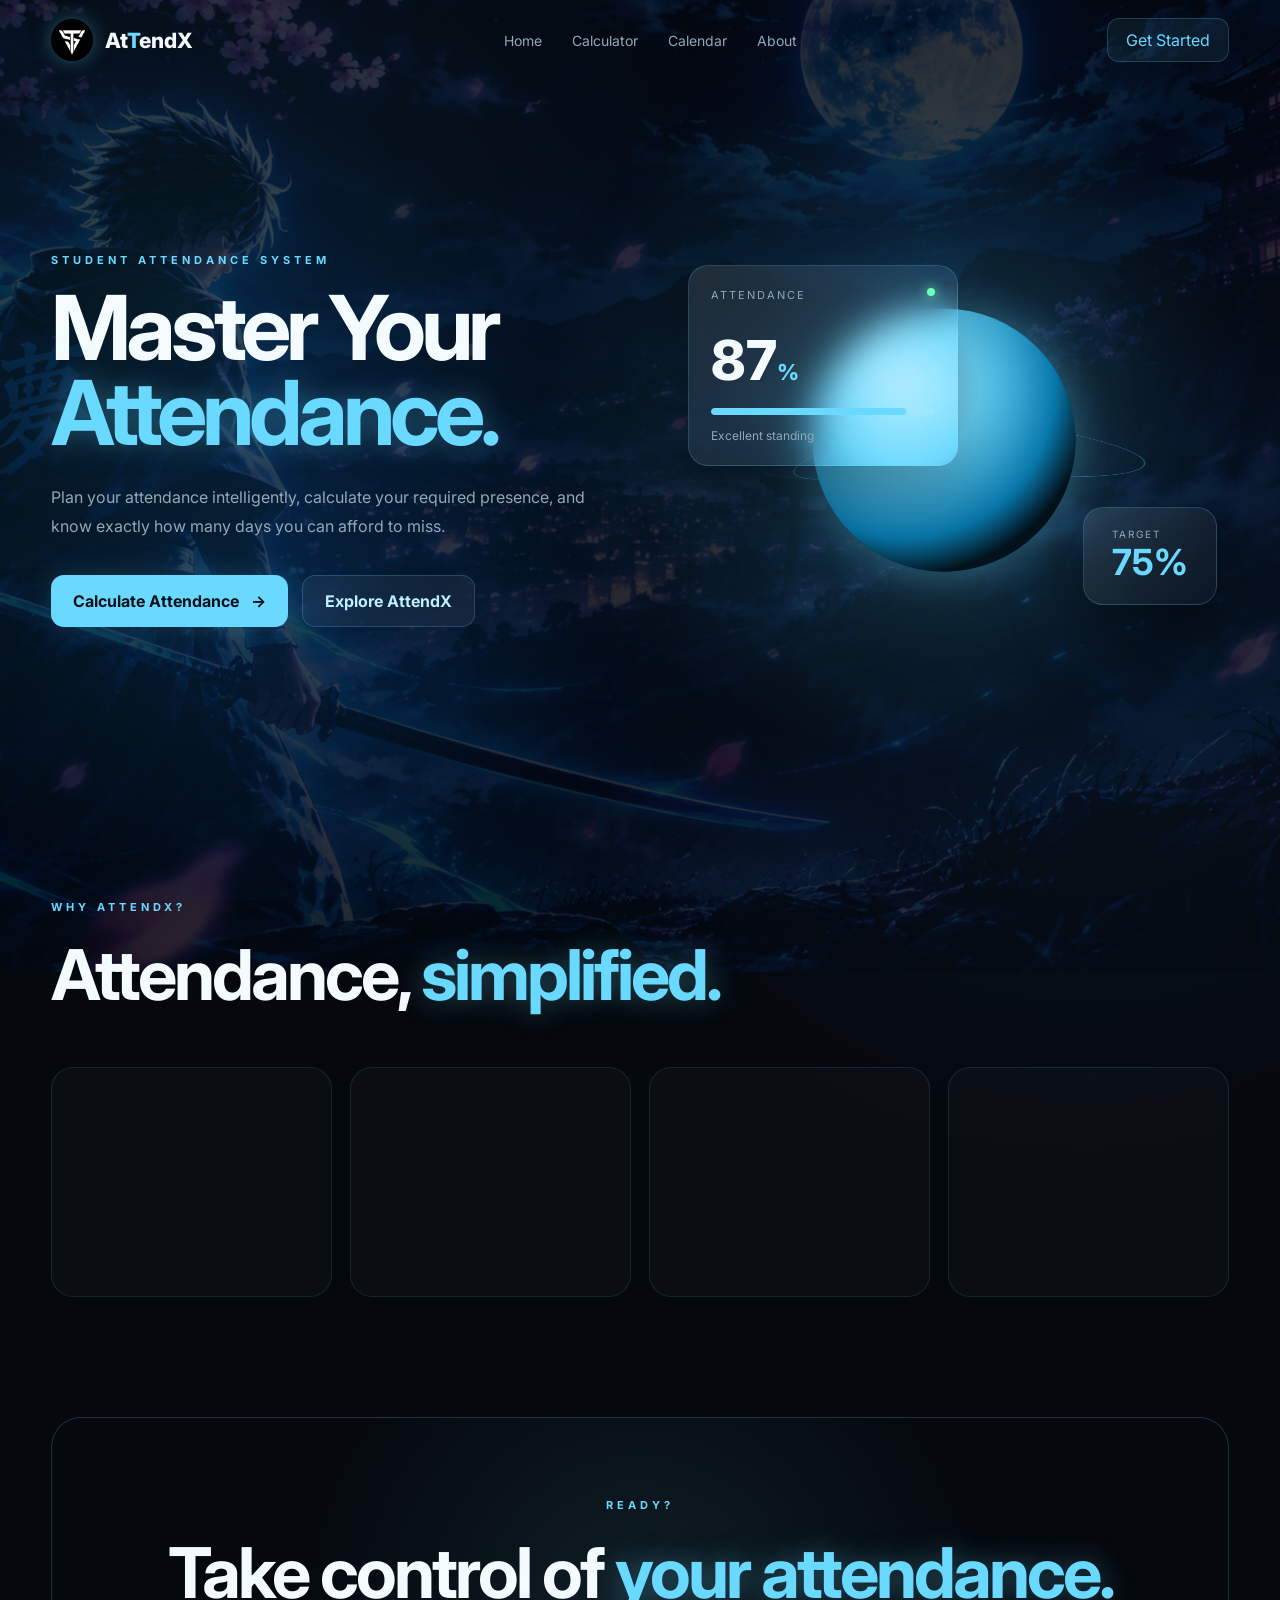
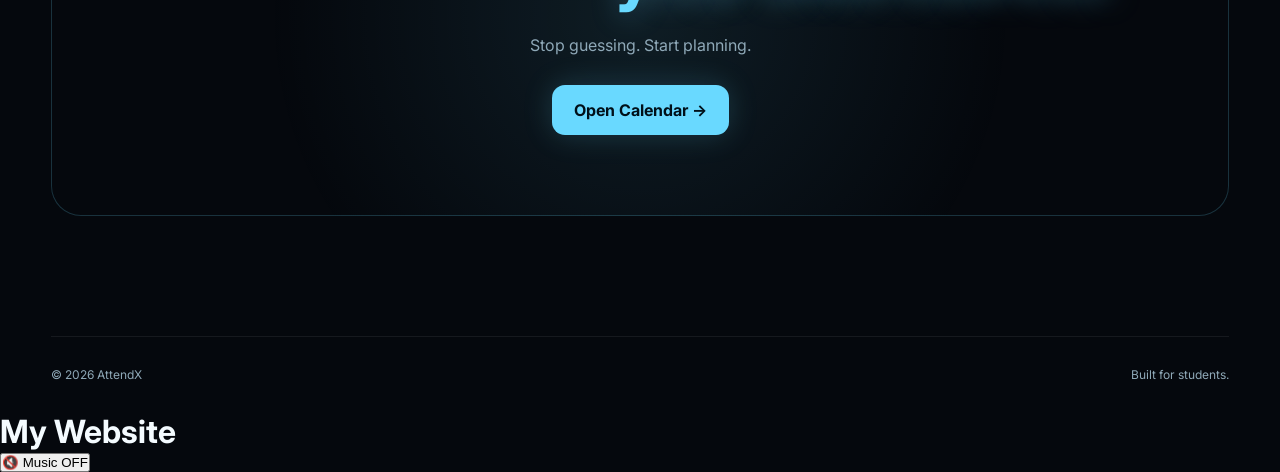
==== commit 0fa52c9a: "Update index.html" ====
--- a/index.html
+++ b/index.html
@@ -236,6 +236,50 @@
 
 
     <script src="js/app.js"></script>
-
+<body>
+
+    <!-- Your existing website -->
+
+    <h1>My Website</h1>
+
+    <!-- Your other website code -->
+
+
+    <!-- MUSIC CODE GOES HERE -->
+
+    <audio id="bgMusic" loop preload="auto">
+        <source src="assets/night-drive.mp3" type="audio/mpeg">
+    </audio>
+
+    <button id="musicToggle">
+        🔇 Music OFF
+    </button>
+
+    <script>
+        const music = document.getElementById("bgMusic");
+        const button = document.getElementById("musicToggle");
+
+        music.volume = 0.12;
+
+        music.play()
+            .then(() => {
+                button.textContent = "🔊 Music ON";
+            })
+            .catch(() => {
+                button.textContent = "🔇 Music OFF";
+            });
+
+        button.addEventListener("click", () => {
+            if (music.paused) {
+                music.play();
+                button.textContent = "🔊 Music ON";
+            } else {
+                music.pause();
+                button.textContent = "🔇 Music OFF";
+            }
+        });
+    </script>
+
+</body>
 </body>
 </html>
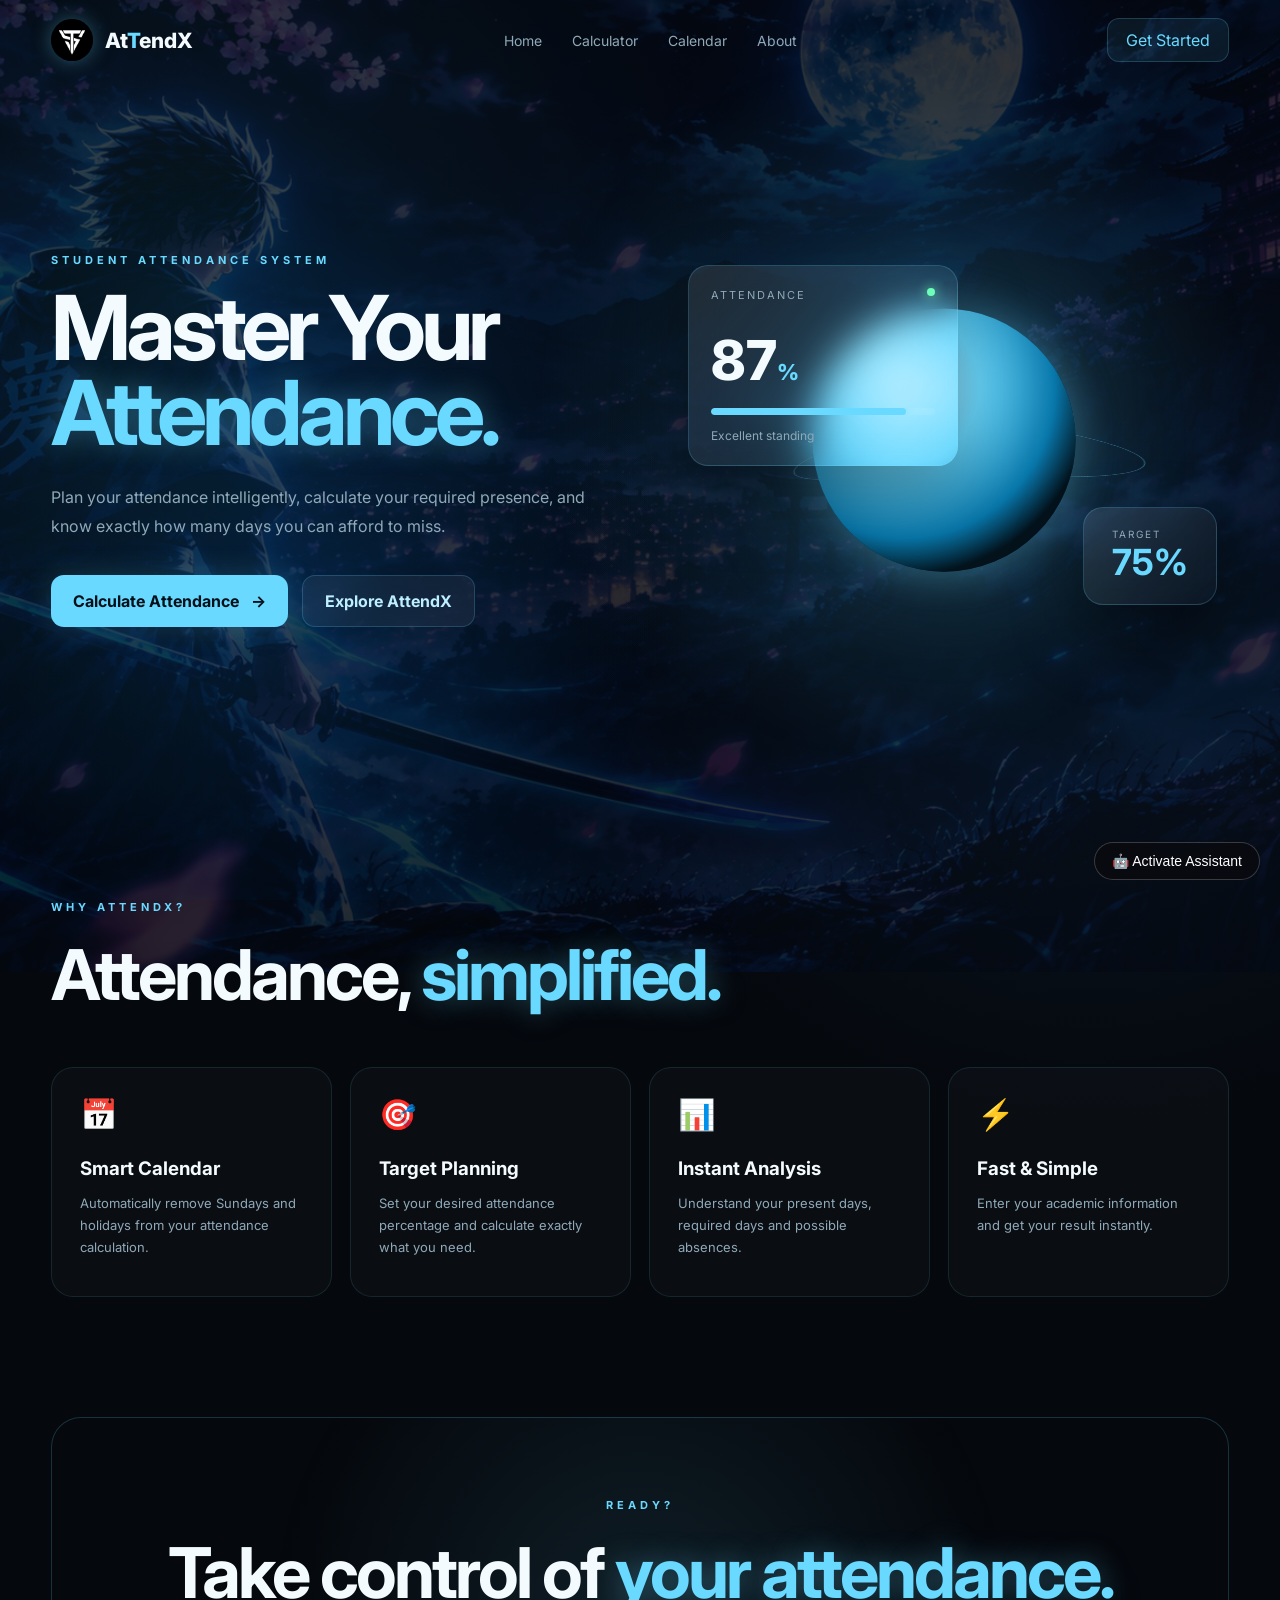
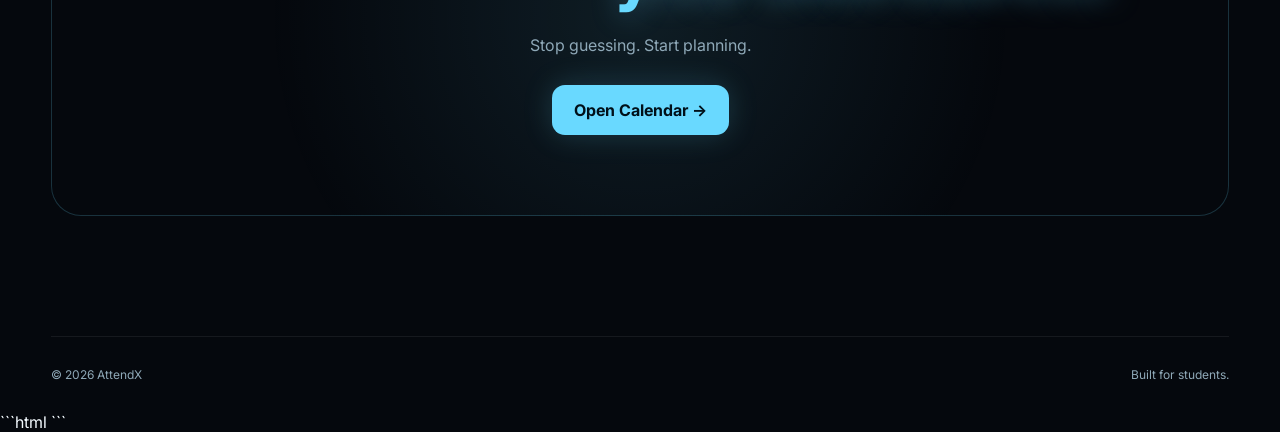
==== commit 5d780565: "Update index.html" ====
--- a/index.html
+++ b/index.html
@@ -236,49 +236,94 @@
 
 
     <script src="js/app.js"></script>
-<body>
-
-    <!-- Your existing website -->
-
-    <h1>My Website</h1>
-
-    <!-- Your other website code -->
-
-
-    <!-- MUSIC CODE GOES HERE -->
-
-    <audio id="bgMusic" loop preload="auto">
-        <source src="assets/night-drive.mp3" type="audio/mpeg">
-    </audio>
-
-    <button id="musicToggle">
-        🔇 Music OFF
-    </button>
-
-    <script>
-        const music = document.getElementById("bgMusic");
-        const button = document.getElementById("musicToggle");
-
-        music.volume = 0.12;
-
-        music.play()
+
+```html
+<!-- Attendx AI Welcome Voice -->
+<audio id="jarvisWelcome" preload="auto">
+    <source src="assets/jarvis-welcome.mp3" type="audio/mpeg">
+</audio>
+
+<!-- Activate Assistant Button -->
+<button id="assistantButton">
+    🤖 Activate Assistant
+</button>
+
+<style>
+    #assistantButton {
+        position: fixed;
+        bottom: 20px;
+        right: 20px;
+        z-index: 9999;
+
+        padding: 10px 17px;
+        border: 1px solid rgba(255,255,255,0.2);
+        border-radius: 25px;
+
+        background: rgba(10,10,15,0.75);
+        color: white;
+
+        font-size: 14px;
+        cursor: pointer;
+
+        backdrop-filter: blur(10px);
+
+        transition: 0.2s ease;
+    }
+
+    #assistantButton:hover {
+        transform: scale(1.04);
+        background: rgba(30,30,40,0.9);
+    }
+
+    /* Hidden after successful playback */
+    #assistantButton.hidden {
+        display: none;
+    }
+</style>
+
+<script>
+    const welcomeVoice = document.getElementById("jarvisWelcome");
+    const assistantButton = document.getElementById("assistantButton");
+
+    // Keep the voice comfortable, not too loud
+    welcomeVoice.volume = 0.65;
+
+    // Try to automatically play when Attendx opens
+    window.addEventListener("load", () => {
+
+        welcomeVoice.play()
             .then(() => {
-                button.textContent = "🔊 Music ON";
+                // Autoplay worked
+                assistantButton.classList.add("hidden");
             })
             .catch(() => {
-                button.textContent = "🔇 Music OFF";
+                // Browser blocked autoplay
+                assistantButton.textContent = "🤖 Activate Assistant";
             });
 
-        button.addEventListener("click", () => {
-            if (music.paused) {
-                music.play();
-                button.textContent = "🔊 Music ON";
-            } else {
-                music.pause();
-                button.textContent = "🔇 Music OFF";
-            }
-        });
-    </script>
+    });
+
+    // Play when the visitor clicks the button
+    assistantButton.addEventListener("click", () => {
+
+        welcomeVoice.currentTime = 0;
+
+        welcomeVoice.play()
+            .then(() => {
+                assistantButton.classList.add("hidden");
+            })
+            .catch(() => {
+                assistantButton.textContent = "🔊 Try Again";
+            });
+
+    });
+
+    // Show button again if the audio fails
+    welcomeVoice.addEventListener("error", () => {
+        assistantButton.textContent = "⚠️ Voice unavailable";
+    });
+</script>
+```
 
 </body>
 </body>
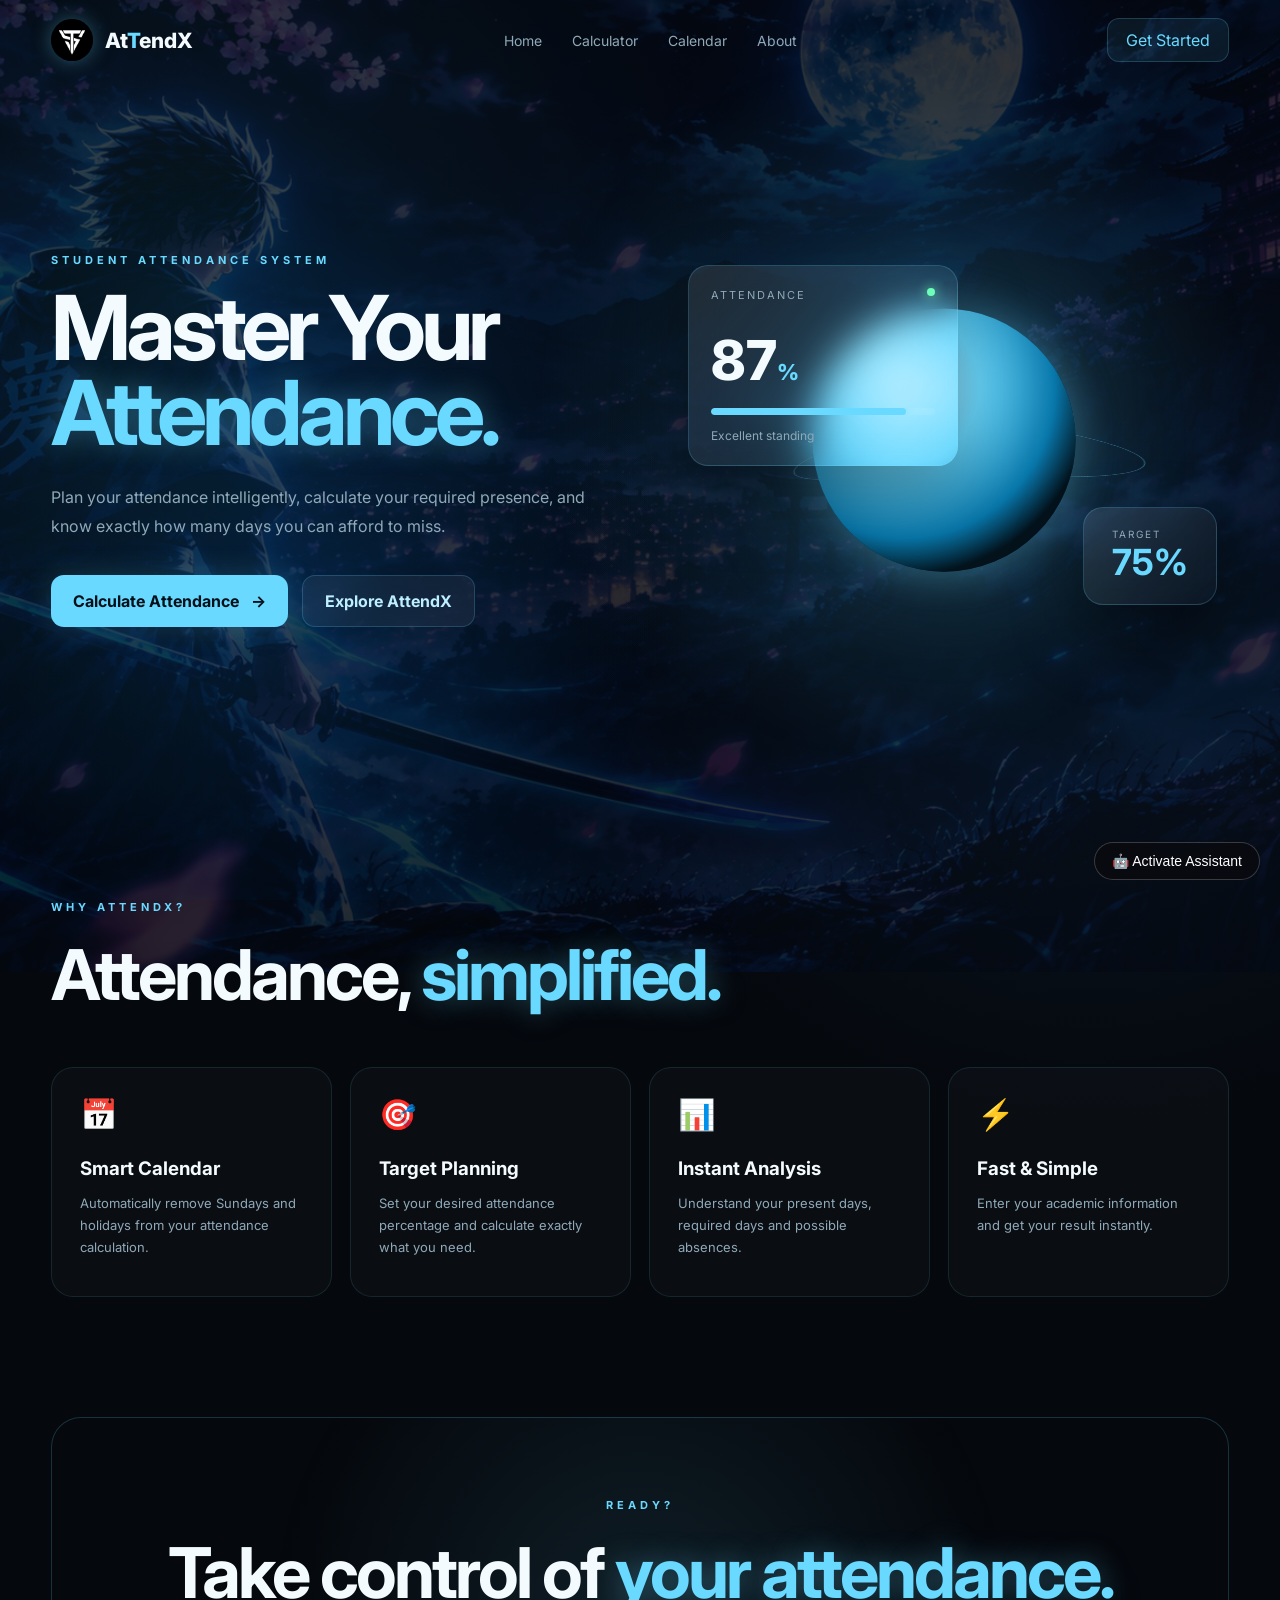
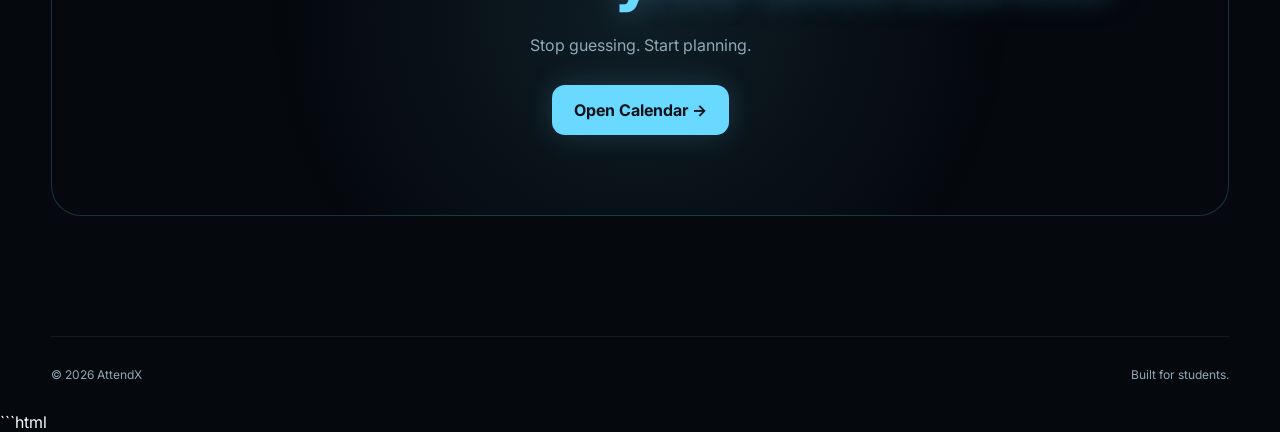
==== commit 7ac5a4ca: "Update index.html" ====
--- a/index.html
+++ b/index.html
@@ -323,8 +323,5 @@
         assistantButton.textContent = "⚠️ Voice unavailable";
     });
 </script>
-```
-
-</body>
 </body>
 </html>
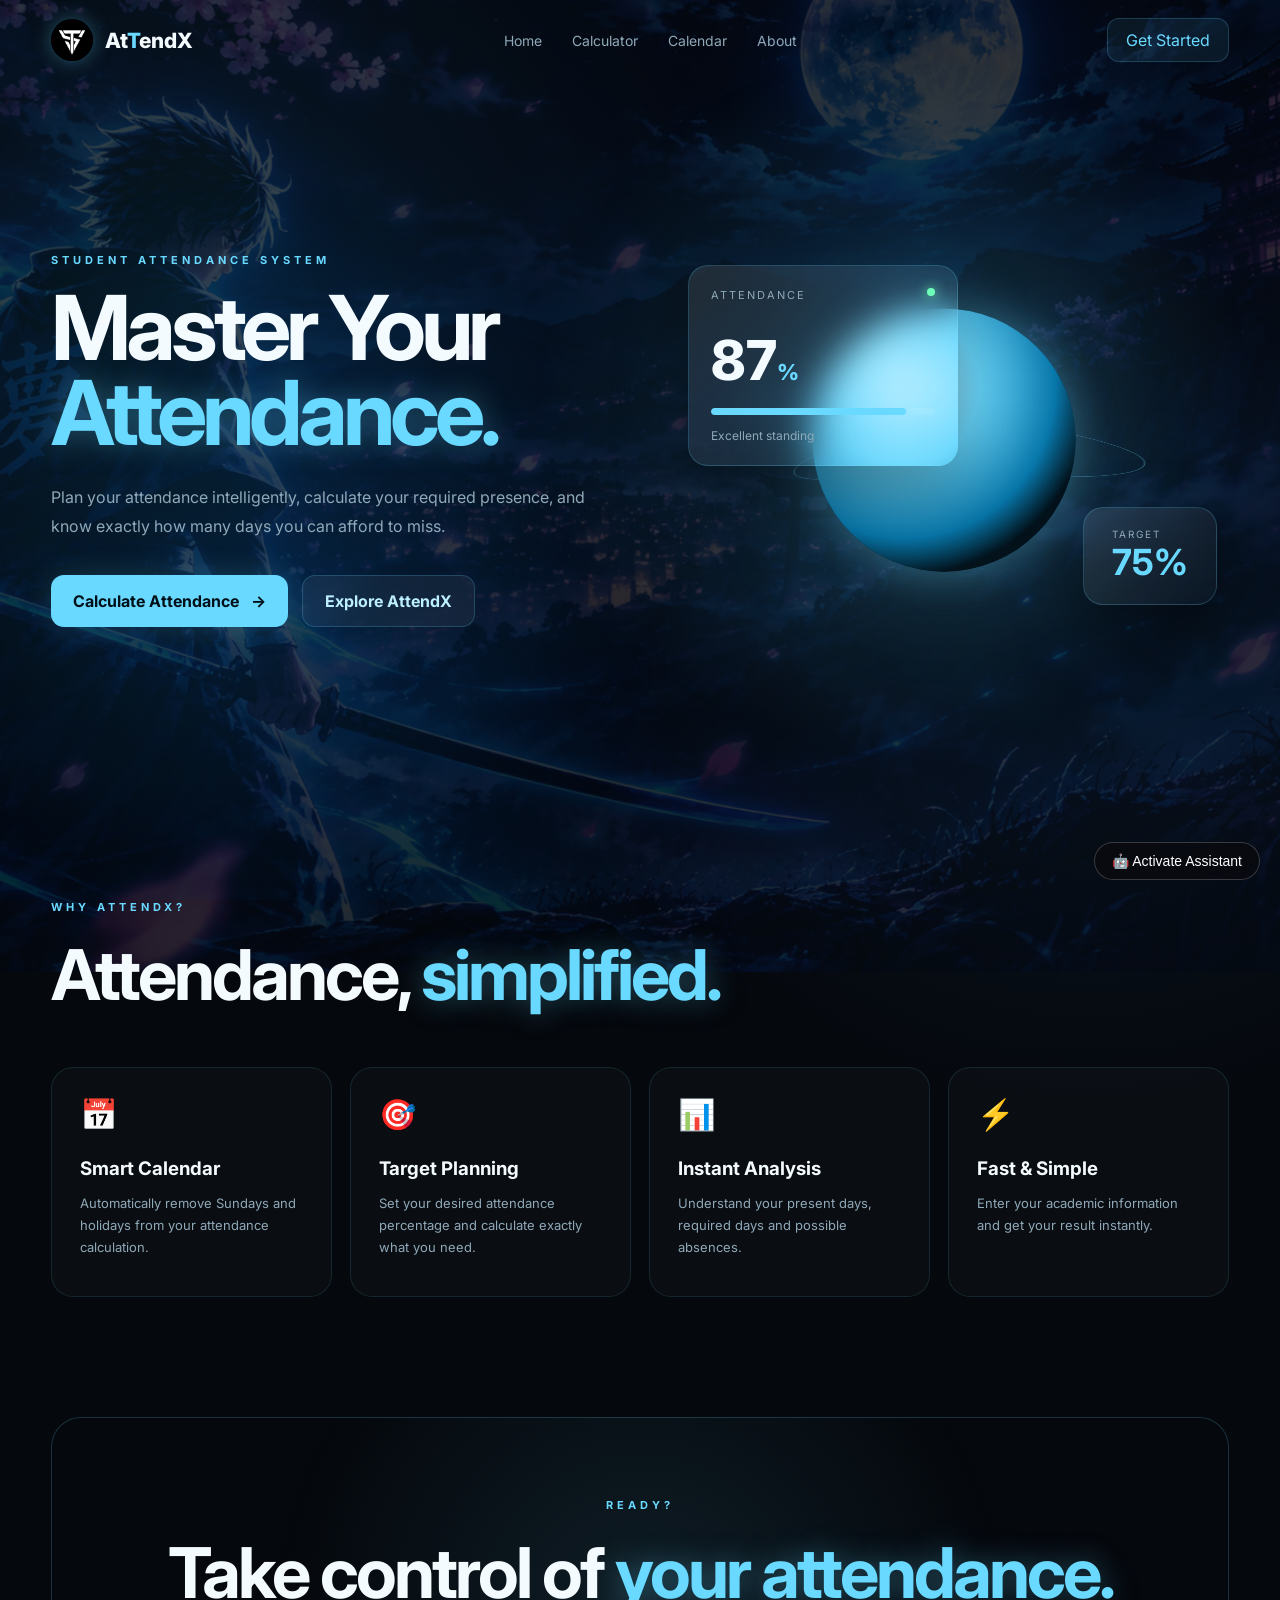
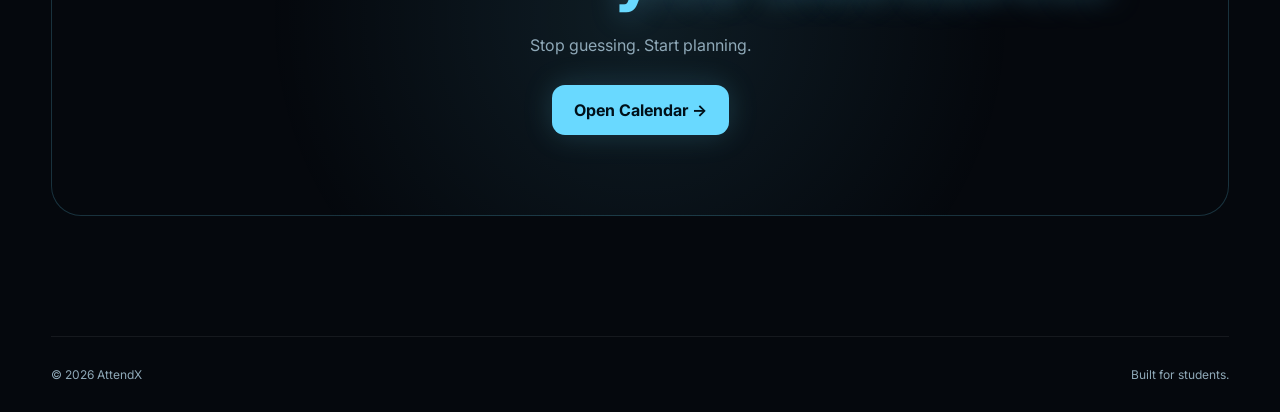
==== commit 82787e9d: "Update index.html" ====
--- a/index.html
+++ b/index.html
@@ -237,7 +237,6 @@
 
     <script src="js/app.js"></script>
 
-```html
 <!-- Attendx AI Welcome Voice -->
 <audio id="jarvisWelcome" preload="auto">
     <source src="assets/jarvis-welcome.mp3" type="audio/mpeg">
